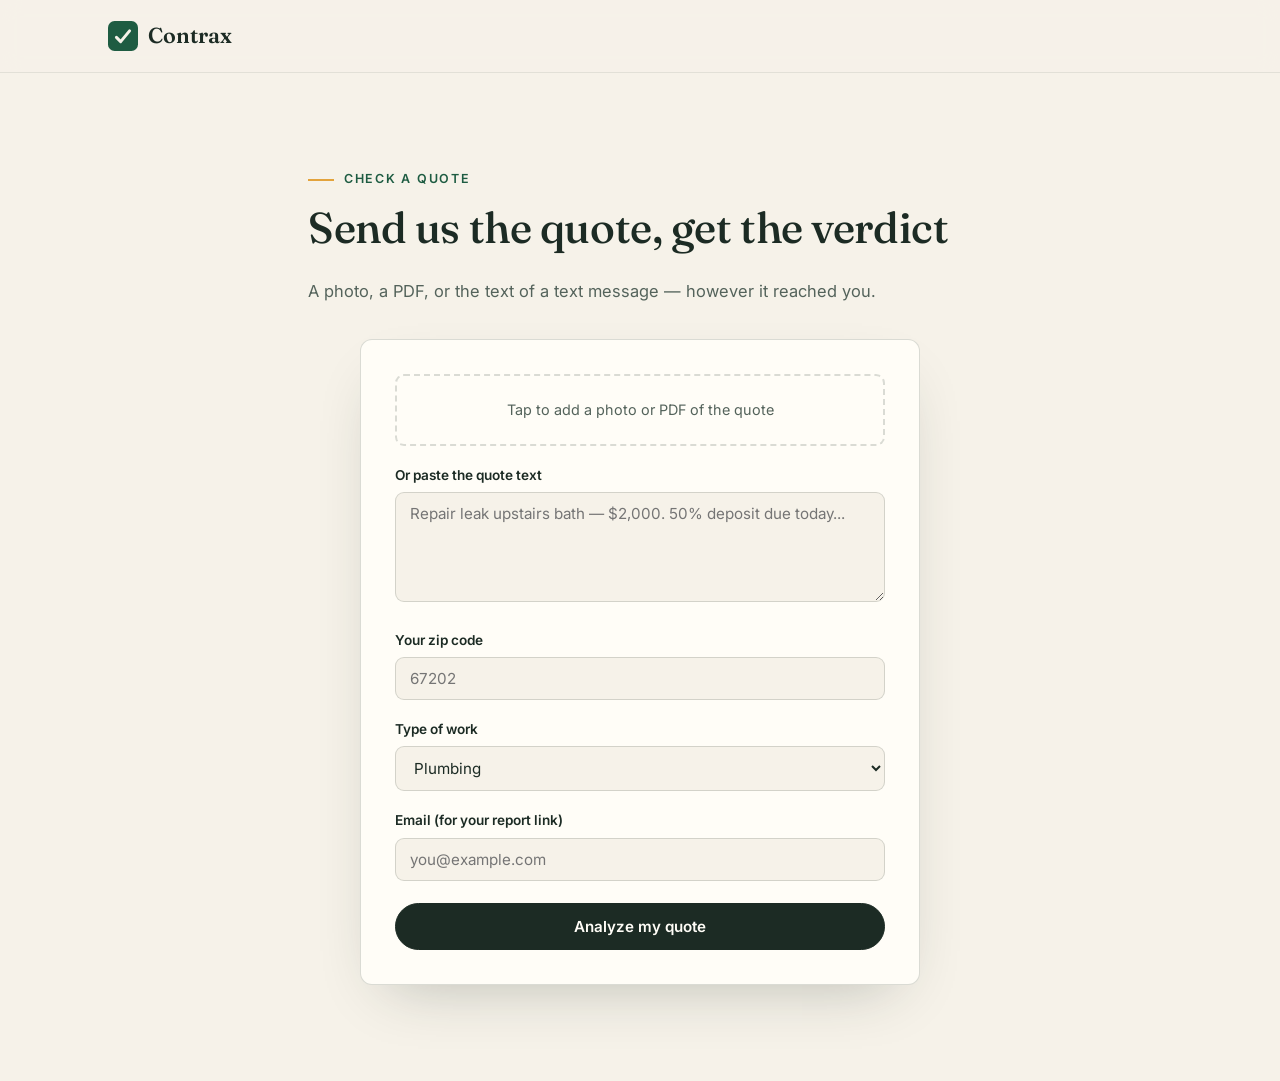
==== check.html @ 3dc9f9f0 "Backend: FastAPI + SQLite + Stripe + Claude analysis pipeline Quote upload (photo/PDF/text) -> optio" ====
<!doctype html>
<html lang="en">
<head>
<meta charset="utf-8">
<meta name="viewport" content="width=device-width, initial-scale=1">
<title>Check a quote — Contrax</title>
<link rel="icon" href="data:image/svg+xml,%3Csvg xmlns='http://www.w3.org/2000/svg' viewBox='0 0 32 32'%3E%3Crect width='32' height='32' rx='7' fill='%231E5C42'/%3E%3Cpath d='M9 17.5l4.5 4.5L23 10.5' stroke='%23F7F3EB' stroke-width='3.2' fill='none' stroke-linecap='round' stroke-linejoin='round'/%3E%3C/svg%3E">
<link rel="preconnect" href="https://fonts.googleapis.com">
<link rel="preconnect" href="https://fonts.gstatic.com" crossorigin>
<link href="https://fonts.googleapis.com/css2?family=Fraunces:opsz,wght@9..144,400;9..144,500;9..144,600&family=Inter:wght@400;500;600&display=swap" rel="stylesheet">
<link rel="stylesheet" href="css/style.css">
<style>
.form-card{background:var(--paper-2);border:1px solid var(--line);border-radius:12px;padding:34px;max-width:560px;margin:0 auto;box-shadow:0 24px 60px -28px rgba(28,43,36,.3)}
.form-card label{display:block;font-size:.85rem;font-weight:600;margin:18px 0 6px}
.form-card input[type=text],.form-card input[type=email],.form-card select,.form-card textarea{
  width:100%;font-family:var(--font-body);font-size:.95rem;padding:11px 14px;
  border:1.5px solid var(--line);border-radius:9px;background:var(--paper);color:var(--ink);outline:none;
}
.form-card input:focus,.form-card select:focus,.form-card textarea:focus{border-color:var(--green)}
.form-card textarea{min-height:110px;resize:vertical}
.drop{border:2px dashed var(--line);border-radius:9px;padding:22px;text-align:center;font-size:.9rem;color:var(--ink-soft);cursor:pointer}
.drop.has-file{border-color:var(--green);color:var(--green);font-weight:600}
.form-err{color:var(--flag);font-size:.88rem;margin-top:14px;display:none}
</style>
</head>
<body>
<header class="site-head">
  <div class="wrap head-row">
    <a class="brand" href="index.html"><svg class="brand-mark" viewBox="0 0 32 32" aria-hidden="true"><rect width="32" height="32" rx="7"/><path d="M9 17.5l4.5 4.5L23 10.5"/></svg><span>Contrax</span></a>
  </div>
</header>
<main class="section">
  <div class="wrap wrap-narrow">
    <p class="eyebrow">Check a quote</p>
    <h2>Send us the quote, get the verdict</h2>
    <p style="color:var(--ink-soft);margin-bottom:34px">A photo, a PDF, or the text of a text message — however it reached you.</p>
    <form class="form-card" id="quoteForm">
      <div class="drop" id="drop" tabindex="0">Tap to add a photo or PDF of the quote</div>
      <input type="file" id="file" accept="image/jpeg,image/png,image/webp,image/gif,application/pdf" hidden>
      <label for="quoteText">Or paste the quote text</label>
      <textarea id="quoteText" placeholder="Repair leak upstairs bath — $2,000. 50% deposit due today..."></textarea>
      <label for="zip">Your zip code</label>
      <input type="text" id="zip" inputmode="numeric" maxlength="5" placeholder="67202" required>
      <label for="trade">Type of work</label>
      <select id="trade">
        <option value="plumbing">Plumbing</option>
        <option value="hvac">Heating &amp; cooling (HVAC)</option>
        <option value="roofing">Roofing</option>
        <option value="electrical">Electrical</option>
        <option value="other">Other</option>
      </select>
      <label for="email">Email (for your report link)</label>
      <input type="email" id="email" placeholder="you@example.com">
      <p class="form-err" id="err"></p>
      <button class="btn btn-solid" type="submit" id="submitBtn" style="width:100%;margin-top:22px">Analyze my quote</button>
    </form>
  </div>
</main>
<script>
(function () {
  var drop = document.getElementById("drop"), fileInput = document.getElementById("file");
  drop.addEventListener("click", function () { fileInput.click(); });
  fileInput.addEventListener("change", function () {
    if (fileInput.files[0]) { drop.textContent = fileInput.files[0].name; drop.classList.add("has-file"); }
  });
  var form = document.getElementById("quoteForm"), err = document.getElementById("err"),
      btn = document.getElementById("submitBtn");
  form.addEventListener("submit", async function (e) {
    e.preventDefault(); err.style.display = "none";
    var fd = new FormData();
    fd.append("zip_code", document.getElementById("zip").value.trim());
    fd.append("trade", document.getElementById("trade").value);
    fd.append("email", document.getElementById("email").value.trim());
    fd.append("quote_text", document.getElementById("quoteText").value);
    if (fileInput.files[0]) fd.append("file", fileInput.files[0]);
    btn.disabled = true; btn.textContent = "Uploading…";
    try {
      var res = await fetch("/api/quotes", { method: "POST", body: fd });
      var data = await res.json();
      if (!res.ok) throw new Error(data.detail || "Something went wrong");
      if (data.checkout_url) window.location = data.checkout_url;
      else window.location = "report.html?id=" + data.report_id;
    } catch (ex) {
      err.textContent = ex.message; err.style.display = "block";
      btn.disabled = false; btn.textContent = "Analyze my quote";
    }
  });
})();
</script>
</body>
</html>
---- css/style.css ----
/* Contrax — handcrafted, paper-and-ink aesthetic */

:root{
  --paper:#F6F2E9;
  --paper-2:#FFFDF7;
  --ink:#1C2B24;
  --ink-soft:#54635B;
  --ink-faint:#8A968E;
  --green:#1E5C42;
  --green-deep:#14402E;
  --amber:#E3A33C;
  --flag:#BE4B33;
  --flag-soft:#F6E3DC;
  --line:rgba(28,43,36,.16);
  --line-soft:rgba(28,43,36,.09);
  --radius:14px;
  --font-display:"Fraunces",Georgia,serif;
  --font-body:"Inter",-apple-system,BlinkMacSystemFont,"Segoe UI",sans-serif;
}

*{margin:0;padding:0;box-sizing:border-box}
html{scroll-behavior:smooth}
body{
  font-family:var(--font-body);
  background:var(--paper);
  color:var(--ink);
  line-height:1.65;
  font-size:16.5px;
  -webkit-font-smoothing:antialiased;
}
img,svg{display:block}
a{color:inherit;text-decoration:none}
::selection{background:var(--amber);color:var(--ink)}

.wrap{max-width:1120px;margin:0 auto;padding:0 28px}
.wrap-narrow{max-width:720px}

h1,h2,h3{font-family:var(--font-display);font-weight:500;line-height:1.12;letter-spacing:-.01em}
h1{font-size:clamp(2.6rem,5.4vw,4.1rem)}
h1 em{font-style:italic;color:var(--green)}
h2{font-size:clamp(1.9rem,3.4vw,2.7rem);margin-bottom:.6em}
h3{font-size:1.3rem}

.eyebrow{
  font-size:.78rem;font-weight:600;letter-spacing:.14em;text-transform:uppercase;
  color:var(--green);margin-bottom:14px;
}
.eyebrow::before{content:"";display:inline-block;width:26px;height:2px;background:var(--amber);vertical-align:middle;margin-right:10px}

/* ---------- buttons ---------- */
.btn{
  display:inline-block;padding:13px 26px;border-radius:999px;
  font-weight:600;font-size:.95rem;border:1.5px solid var(--ink);
  cursor:pointer;transition:transform .18s ease,box-shadow .18s ease,background .18s ease,color .18s ease;
  font-family:var(--font-body);
}
.btn:hover{transform:translateY(-2px)}
.btn:active{transform:translateY(0) scale(.98)}
.btn-solid{background:var(--ink);color:var(--paper-2)}
.btn-solid:hover{background:var(--green);border-color:var(--green);box-shadow:0 8px 22px -8px rgba(20,64,46,.55)}
.btn-ghost{background:transparent;color:var(--ink)}
.btn-ghost:hover{background:var(--paper-2)}
.btn-small{padding:9px 18px;font-size:.85rem}

/* ---------- header ---------- */
.site-head{
  position:sticky;top:0;z-index:50;
  background:color-mix(in srgb,var(--paper) 86%,transparent);
  backdrop-filter:blur(10px);
  border-bottom:1px solid var(--line-soft);
}
.head-row{display:flex;align-items:center;gap:34px;height:72px}
.brand{display:flex;align-items:center;gap:10px;font-family:var(--font-display);font-size:1.35rem;font-weight:600}
.brand-mark{width:30px;height:30px}
.brand-mark rect{fill:var(--green)}
.brand-mark path{stroke:var(--paper);stroke-width:3.2;fill:none;stroke-linecap:round;stroke-linejoin:round}
.site-nav{display:flex;gap:28px;margin-left:auto}
.site-nav a{font-size:.92rem;font-weight:500;color:var(--ink-soft);position:relative}
.site-nav a::after{
  content:"";position:absolute;left:0;bottom:-5px;width:100%;height:2px;
  background:var(--amber);transform:scaleX(0);transform-origin:left;transition:transform .22s ease;
}
.site-nav a:hover{color:var(--ink)}
.site-nav a:hover::after{transform:scaleX(1)}
.head-cta{padding:10px 20px;font-size:.88rem}
.nav-toggle{display:none;background:none;border:none;cursor:pointer;padding:8px}
.nav-toggle span{display:block;width:22px;height:2px;background:var(--ink);margin:5px 0;transition:transform .2s}

/* ---------- hero ---------- */
.hero{padding:84px 0 60px;overflow:hidden}
.hero-grid{display:grid;grid-template-columns:1.05fr .95fr;gap:56px;align-items:center}
.hero-copy .lede{font-size:1.14rem;color:var(--ink-soft);margin:22px 0 30px;max-width:34em}
.cta-row{display:flex;gap:14px;flex-wrap:wrap}
.trust-line{margin-top:22px;font-size:.86rem;color:var(--ink-faint)}

/* animated quote document */
.hero-visual{position:relative;perspective:900px}
.doc{
  position:relative;background:var(--paper-2);border:1px solid var(--line);
  border-radius:10px;padding:30px 30px 24px;max-width:430px;margin:0 auto;
  box-shadow:0 24px 60px -24px rgba(28,43,36,.35);
  transform:rotate(-1.4deg);
  overflow:hidden;
  animation:doc-float 7s ease-in-out infinite;
}
.doc-shadow{display:none}
.doc-head{border-bottom:2px solid var(--ink);padding-bottom:12px;margin-bottom:16px}
.doc-title{display:block;font-family:var(--font-display);font-size:1.25rem;font-weight:600}
.doc-sub{font-size:.8rem;color:var(--ink-faint)}
.doc-line{
  display:flex;justify-content:space-between;gap:12px;
  padding:9px 6px;font-size:.92rem;color:var(--ink-soft);
  border-bottom:1px dashed var(--line);
}
.doc-line b{color:var(--ink);font-weight:600}
.doc-total{font-weight:600;color:var(--ink)}
.doc-foot{padding:16px 6px 4px;font-size:.85rem;color:var(--ink-faint)}

.scanline{
  position:absolute;left:0;right:0;top:0;height:52px;pointer-events:none;
  background:linear-gradient(to bottom,rgba(227,163,60,0),rgba(227,163,60,.28) 55%,rgba(190,75,51,.5) 98%,rgba(190,75,51,0));
  animation:scan 8s cubic-bezier(.4,0,.4,1) infinite;
}
.flag{
  position:absolute;right:14px;background:var(--flag);color:#FBF3EF;
  font-size:.74rem;font-weight:600;padding:6px 11px;border-radius:7px;
  box-shadow:0 6px 16px -6px rgba(190,75,51,.6);
  opacity:0;transform:translateX(12px) scale(.92);
}
.flag::before{content:"";position:absolute;left:-5px;top:50%;margin-top:-5px;border:5px solid transparent;border-right-color:var(--flag);border-left:0}
.flag-1{top:63%;animation:flag-in 8s ease infinite;animation-delay:0s}
.flag-2{top:31%;animation:flag-in 8s ease infinite .35s}
.flag-3{top:82%;animation:flag-in 8s ease infinite .7s}
.stamp{
  position:absolute;top:38%;left:8%;
  font-family:var(--font-display);font-size:2rem;font-weight:600;
  text-transform:uppercase;letter-spacing:.08em;color:var(--flag);
  border:3.5px solid var(--flag);border-radius:8px;padding:4px 18px;
  transform:rotate(-11deg) scale(2.6);opacity:0;mix-blend-mode:multiply;
  animation:stamp-in 8s cubic-bezier(.2,1.6,.4,1) infinite;
}
.counter-chip{
  position:absolute;bottom:14px;left:50%;
  display:flex;align-items:center;gap:8px;
  background:var(--green);color:#EFF6F1;font-size:.82rem;font-weight:600;
  padding:9px 16px;border-radius:999px;white-space:nowrap;
  box-shadow:0 10px 24px -8px rgba(20,64,46,.6);
  opacity:0;transform:translate(-50%,14px);
  animation:chip-in 8s ease infinite;
}
.counter-chip svg{width:14px;height:14px;stroke:#EFF6F1;stroke-width:2;fill:none;stroke-linecap:round;stroke-linejoin:round}

@keyframes doc-float{0%,100%{transform:rotate(-1.4deg) translateY(0)}50%{transform:rotate(-1.4deg) translateY(-7px)}}
@keyframes scan{0%{top:-15%;opacity:0}4%{opacity:1}30%{top:100%;opacity:1}34%{opacity:0}100%{top:100%;opacity:0}}
@keyframes flag-in{0%,26%{opacity:0;transform:translateX(12px) scale(.92)}32%,88%{opacity:1;transform:translateX(0) scale(1)}94%,100%{opacity:0;transform:translateX(12px) scale(.92)}}
@keyframes stamp-in{0%,42%{opacity:0;transform:rotate(-11deg) scale(2.6)}47%,88%{opacity:.92;transform:rotate(-11deg) scale(1)}94%,100%{opacity:0;transform:rotate(-11deg) scale(1)}}
@keyframes chip-in{0%,54%{opacity:0;transform:translate(-50%,14px)}60%,88%{opacity:1;transform:translate(-50%,0)}94%,100%{opacity:0;transform:translate(-50%,14px)}}

/* ---------- ticker ---------- */
.ticker{
  border-top:1px solid var(--line-soft);border-bottom:1px solid var(--line-soft);
  background:var(--paper-2);overflow:hidden;padding:13px 0;
}
.ticker-track{
  display:flex;gap:26px;white-space:nowrap;width:max-content;
  animation:ticker 46s linear infinite;
}
.ticker-track span{font-size:.85rem;font-weight:500;color:var(--ink-soft)}
.ticker-track i{color:var(--amber);font-style:normal}
.ticker:hover .ticker-track{animation-play-state:paused}
@keyframes ticker{to{transform:translateX(-50%)}}

/* ---------- sections ---------- */
.section{padding:96px 0}
.section-tint{background:var(--paper-2);border-top:1px solid var(--line-soft);border-bottom:1px solid var(--line-soft)}
.section-dark{background:var(--green-deep);color:#EDF3EE}
.section-dark .eyebrow{color:var(--amber)}
.section-dark p{color:#BCCFC2}

/* steps */
.steps{display:grid;grid-template-columns:repeat(3,1fr);gap:26px;margin-top:44px}
.step{
  background:var(--paper-2);border:1px solid var(--line-soft);border-radius:var(--radius);
  padding:30px 26px;position:relative;
  transition:transform .25s ease,box-shadow .25s ease;
}
.step:hover{transform:translateY(-5px);box-shadow:0 18px 40px -20px rgba(28,43,36,.3)}
.step-num{
  position:absolute;top:24px;right:24px;
  font-family:var(--font-display);font-size:1rem;color:var(--ink-faint);
}
.step-icon{width:34px;height:34px;stroke:var(--green);stroke-width:1.7;fill:none;stroke-linecap:round;stroke-linejoin:round;margin-bottom:18px}
.step h3{margin-bottom:10px}
.step p{font-size:.94rem;color:var(--ink-soft)}

/* ---------- report ---------- */
.report-grid{display:grid;grid-template-columns:1fr 1.05fr;gap:60px;align-items:center}
.report-copy p{color:var(--ink-soft)}
.check-list{list-style:none;margin-top:22px}
.check-list li{
  padding:9px 0 9px 32px;position:relative;font-size:.98rem;
  border-bottom:1px dashed var(--line-soft);
}
.check-list li::before{
  content:"";position:absolute;left:2px;top:16px;width:15px;height:8px;
  border-left:2.5px solid var(--green);border-bottom:2.5px solid var(--green);
  transform:rotate(-45deg);
}
.report-card{
  background:var(--paper-2);border:1px solid var(--line);border-radius:12px;
  padding:26px;box-shadow:0 26px 60px -28px rgba(28,43,36,.35);
}
.report-head{display:flex;justify-content:space-between;align-items:baseline;margin-bottom:16px}
.report-head span:first-child{font-family:var(--font-display);font-weight:600;font-size:1.1rem}
.report-meta{font-size:.8rem;color:var(--ink-faint)}
.verdict{
  display:flex;align-items:center;gap:10px;
  background:var(--flag-soft);color:#8A3421;
  font-weight:600;font-size:.93rem;
  padding:12px 15px;border-radius:9px;margin-bottom:20px;
}
.verdict svg{width:19px;height:19px;stroke:#8A3421;stroke-width:1.8;fill:none;stroke-linecap:round;stroke-linejoin:round;flex-shrink:0}
.bars{display:grid;gap:12px}
.bar-row{display:grid;grid-template-columns:88px 1fr;align-items:center;gap:12px}
.bar-label{font-size:.8rem;color:var(--ink-soft)}
.bar{
  height:38px;border-radius:7px;display:flex;align-items:center;padding:0 13px;
  width:var(--w);transform-origin:left;transform:scaleX(0);
  transition:transform 1s cubic-bezier(.25,1,.35,1) .25s;
}
.in .bar{transform:scaleX(1)}
.bar b{font-size:.88rem;white-space:nowrap;opacity:0;transition:opacity .4s ease 1s}
.in .bar b{opacity:1}
.bar-theirs{background:var(--flag)}
.bar-theirs b{color:#FBF3EF}
.bar-local{background:var(--green)}
.bar-local b{color:#EFF6F1}
.report-note{font-size:.8rem;color:var(--ink-faint);margin:12px 0 20px}
.counter-box{border-top:1px dashed var(--line);padding-top:18px}
.counter-label{font-size:.76rem;font-weight:600;letter-spacing:.1em;text-transform:uppercase;color:var(--green);margin-bottom:10px}
.counter-msg{
  font-size:.92rem;color:var(--ink-soft);background:var(--paper);
  border-radius:10px;padding:14px 16px;margin-bottom:14px;
}

/* ---------- data / map ---------- */
.data-grid{display:grid;grid-template-columns:1fr 1fr;gap:60px;align-items:center}
.data-copy p{color:var(--ink-soft);margin-bottom:16px}
.data-copy em{color:var(--green);font-style:italic}
.map-visual{position:relative}
.map-visual svg{width:100%;height:auto;background:var(--paper-2);border:1px solid var(--line-soft);border-radius:var(--radius)}
.map-road{fill:none;stroke:var(--line);stroke-width:1.5;stroke-dasharray:5 6}
.permits circle{fill:var(--green);opacity:.75;animation:permit-pulse 3.2s ease-in-out infinite}
.permits circle:nth-child(2n){animation-delay:.7s}
.permits circle:nth-child(3n){animation-delay:1.4s}
.permits circle:nth-child(5n){animation-delay:2.1s}
.you{fill:var(--amber)}
.you-pulse{fill:none;stroke:var(--amber);stroke-width:2;animation:you-pulse 2.4s ease-out infinite}
@keyframes permit-pulse{0%,100%{opacity:.4;r:5}50%{opacity:.9;r:7}}
@keyframes you-pulse{0%{r:9;opacity:.9}100%{r:30;opacity:0}}
.map-tip{
  position:absolute;top:14%;right:6%;
  background:var(--ink);color:var(--paper-2);
  border-radius:10px;padding:10px 16px;font-size:.8rem;line-height:1.5;
  box-shadow:0 12px 28px -10px rgba(28,43,36,.5);
}
.map-tip b{display:block;font-size:.88rem}
.map-tip span{color:#B8C4BC}

/* ---------- family ---------- */
.family-grid{display:grid;grid-template-columns:1.1fr .9fr;gap:60px;align-items:center}
.phone-alert{display:flex;justify-content:center}
.alert-card{
  display:flex;gap:14px;background:#FFFDF7;color:var(--ink);
  border-radius:16px;padding:20px 22px;max-width:360px;
  box-shadow:0 26px 60px -20px rgba(0,0,0,.45);
  animation:alert-float 5s ease-in-out infinite;
}
.alert-card b{font-size:.9rem}
.alert-card p{font-size:.87rem;color:var(--ink-soft)!important;margin-top:4px}
.alert-dot{width:11px;height:11px;border-radius:50%;background:var(--flag);flex-shrink:0;margin-top:5px;animation:dot-blink 1.6s ease infinite}
@keyframes alert-float{0%,100%{transform:translateY(0) rotate(1.2deg)}50%{transform:translateY(-9px) rotate(1.2deg)}}
@keyframes dot-blink{0%,100%{opacity:1}50%{opacity:.35}}

/* ---------- pricing ---------- */
.plans{display:grid;grid-template-columns:repeat(3,1fr);gap:26px;margin-top:44px;align-items:start}
.plan{
  background:var(--paper-2);border:1px solid var(--line-soft);border-radius:var(--radius);
  padding:34px 30px;text-align:center;position:relative;
  transition:transform .25s ease,box-shadow .25s ease;
}
.plan:hover{transform:translateY(-6px);box-shadow:0 22px 48px -22px rgba(28,43,36,.3)}
.plan-featured{border:2px solid var(--green);padding-top:44px}
.plan-badge{
  position:absolute;top:-13px;left:50%;transform:translateX(-50%);
  background:var(--green);color:#EFF6F1;font-size:.72rem;font-weight:600;
  letter-spacing:.08em;text-transform:uppercase;padding:5px 15px;border-radius:999px;white-space:nowrap;
}
.price{font-family:var(--font-display);font-size:2.7rem;font-weight:600;margin-top:8px}
.per{font-size:.83rem;color:var(--ink-faint);margin-bottom:20px}
.plan ul{list-style:none;margin-bottom:26px}
.plan li{font-size:.92rem;color:var(--ink-soft);padding:7px 0;border-bottom:1px dashed var(--line-soft)}
.plan li:last-child{border-bottom:none}

/* ---------- faq ---------- */
.faq{
  border-bottom:1px solid var(--line-soft);
}
.faq summary{
  cursor:pointer;list-style:none;position:relative;
  font-family:var(--font-display);font-size:1.12rem;font-weight:500;
  padding:20px 40px 20px 0;
}
.faq summary::-webkit-details-marker{display:none}
.faq summary::after{
  content:"+";position:absolute;right:6px;top:50%;transform:translateY(-50%);
  font-size:1.5rem;font-weight:300;color:var(--green);transition:transform .25s ease;
}
.faq[open] summary::after{transform:translateY(-50%) rotate(45deg)}
.faq p{padding:0 0 22px;color:var(--ink-soft);font-size:.97rem;max-width:56em}

/* ---------- join ---------- */
.join{padding:110px 0}
.join-inner{text-align:center}
.join p{color:var(--ink-soft);max-width:32em;margin:0 auto}
.join-form{
  display:flex;gap:10px;justify-content:center;margin-top:30px;flex-wrap:wrap;
}
.join-form input{
  font-family:var(--font-body);font-size:.95rem;
  padding:13px 20px;border-radius:999px;border:1.5px solid var(--line);
  background:var(--paper-2);color:var(--ink);min-width:290px;outline:none;
  transition:border-color .2s ease,box-shadow .2s ease;
}
.join-form input:focus{border-color:var(--green);box-shadow:0 0 0 4px rgba(30,92,66,.14)}
.join-done{margin-top:22px;color:var(--green);font-weight:600}

/* ---------- footer ---------- */
.site-foot{border-top:1px solid var(--line-soft);padding:34px 0;background:var(--paper-2)}
.foot-row{display:flex;align-items:center;gap:26px;flex-wrap:wrap}
.brand-foot{font-size:1.1rem}
.foot-note{font-size:.78rem;color:var(--ink-faint);max-width:46em}

/* ---------- reveal on scroll ---------- */
.reveal{opacity:0;transform:translateY(26px);transition:opacity .7s ease,transform .7s cubic-bezier(.25,1,.35,1)}
.reveal.in{opacity:1;transform:none}

/* ---------- responsive ---------- */
@media(max-width:960px){
  .hero-grid,.report-grid,.data-grid,.family-grid{grid-template-columns:1fr;gap:48px}
  .steps,.plans{grid-template-columns:1fr;max-width:460px;margin-left:auto;margin-right:auto}
  .steps{margin-top:36px}
  .map-visual{order:2}
  .hero{padding-top:56px}
  .section{padding:72px 0}
}
@media(max-width:760px){
  .site-nav{
    display:none;position:absolute;top:72px;left:0;right:0;
    flex-direction:column;gap:0;background:var(--paper-2);
    border-bottom:1px solid var(--line);padding:10px 28px 18px;
  }
  .site-nav.open{display:flex}
  .site-nav a{padding:12px 0;border-bottom:1px dashed var(--line-soft)}
  .head-cta{margin-left:auto}
  .nav-toggle{display:block}
  .flag{font-size:.68rem}
  .join-form input{min-width:0;width:100%}
  .join-form{flex-direction:column}
}

/* ---------- reduced motion ---------- */
@media(prefers-reduced-motion:reduce){
  *,*::before,*::after{animation:none!important;transition:none!important}
  .reveal{opacity:1;transform:none}
  .bar{transform:scaleX(1)}
  .bar b{opacity:1}
  .flag,.counter-chip{opacity:1;transform:none}
  .stamp{opacity:.92;transform:rotate(-11deg) scale(1)}
  html{scroll-behavior:auto}
}
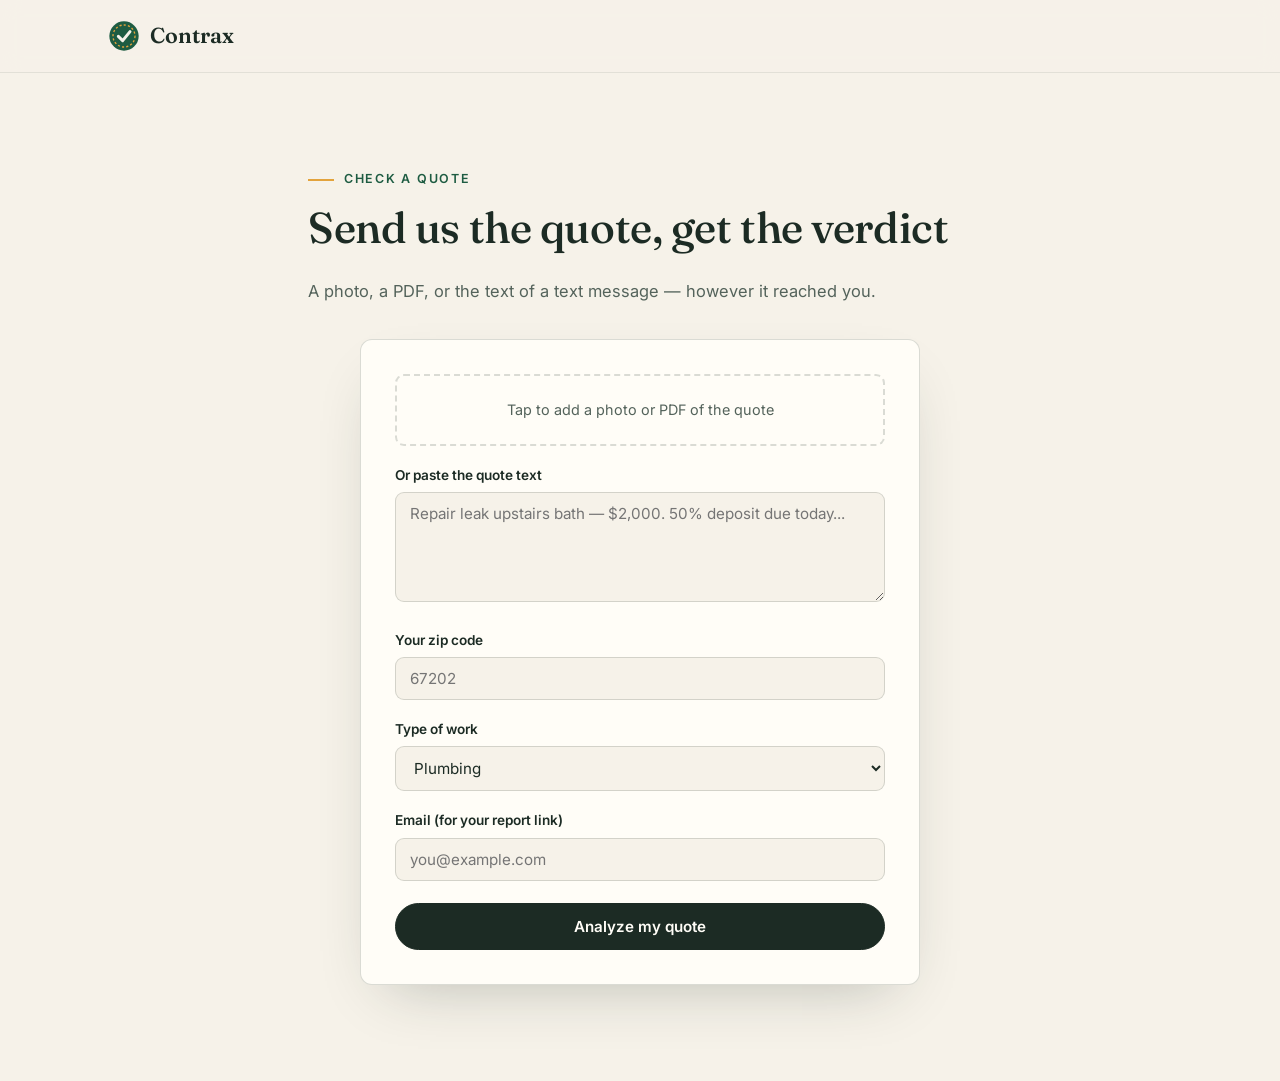
==== commit b2a98193: "Redesign logo as an inspection seal Green seal with stamped amber dashed ring and cream check, repla" ====
--- a/check.html
+++ b/check.html
@@ -4,7 +4,7 @@
 <meta charset="utf-8">
 <meta name="viewport" content="width=device-width, initial-scale=1">
 <title>Check a quote — Contrax</title>
-<link rel="icon" href="data:image/svg+xml,%3Csvg xmlns='http://www.w3.org/2000/svg' viewBox='0 0 32 32'%3E%3Crect width='32' height='32' rx='7' fill='%231E5C42'/%3E%3Cpath d='M9 17.5l4.5 4.5L23 10.5' stroke='%23F7F3EB' stroke-width='3.2' fill='none' stroke-linecap='round' stroke-linejoin='round'/%3E%3C/svg%3E">
+<link rel="icon" href="data:image/svg+xml,%3Csvg xmlns='http://www.w3.org/2000/svg' viewBox='0 0 48 48'%3E%3Ccircle cx='24' cy='24' r='22' fill='%231E5C42'/%3E%3Ccircle cx='24' cy='24' r='16.5' fill='none' stroke='%23E3A33C' stroke-width='2' stroke-dasharray='3.2 3.2'/%3E%3Cpath d='M15.5 24.5l6.5 6.5L33 17.5' stroke='%23F6F2E9' stroke-width='4.5' fill='none' stroke-linecap='round' stroke-linejoin='round'/%3E%3C/svg%3E">
 <link rel="preconnect" href="https://fonts.googleapis.com">
 <link rel="preconnect" href="https://fonts.gstatic.com" crossorigin>
 <link href="https://fonts.googleapis.com/css2?family=Fraunces:opsz,wght@9..144,400;9..144,500;9..144,600&family=Inter:wght@400;500;600&display=swap" rel="stylesheet">
@@ -26,7 +26,7 @@
 <body>
 <header class="site-head">
   <div class="wrap head-row">
-    <a class="brand" href="index.html"><svg class="brand-mark" viewBox="0 0 32 32" aria-hidden="true"><rect width="32" height="32" rx="7"/><path d="M9 17.5l4.5 4.5L23 10.5"/></svg><span>Contrax</span></a>
+    <a class="brand" href="index.html"><svg class="brand-mark" viewBox="0 0 48 48" aria-hidden="true"><circle class="bg" cx="24" cy="24" r="22"/><circle class="ring" cx="24" cy="24" r="16.5"/><path d="M15.5 24.5l6.5 6.5L33 17.5"/></svg><span>Contrax</span></a>
   </div>
 </header>
 <main class="section">
--- a/css/style.css
+++ b/css/style.css
@@ -71,9 +71,11 @@
 }
 .head-row{display:flex;align-items:center;gap:34px;height:72px}
 .brand{display:flex;align-items:center;gap:10px;font-family:var(--font-display);font-size:1.35rem;font-weight:600}
-.brand-mark{width:30px;height:30px}
-.brand-mark rect{fill:var(--green)}
-.brand-mark path{stroke:var(--paper);stroke-width:3.2;fill:none;stroke-linecap:round;stroke-linejoin:round}
+.brand-mark{width:32px;height:32px;transition:transform .5s cubic-bezier(.25,1,.35,1)}
+.brand:hover .brand-mark{transform:rotate(-14deg)}
+.brand-mark .bg{fill:var(--green)}
+.brand-mark .ring{fill:none;stroke:var(--amber);stroke-width:2;stroke-dasharray:3.2 3.2}
+.brand-mark path{stroke:var(--paper);stroke-width:4.5;fill:none;stroke-linecap:round;stroke-linejoin:round}
 .site-nav{display:flex;gap:28px;margin-left:auto}
 .site-nav a{font-size:.92rem;font-weight:500;color:var(--ink-soft);position:relative}
 .site-nav a::after{
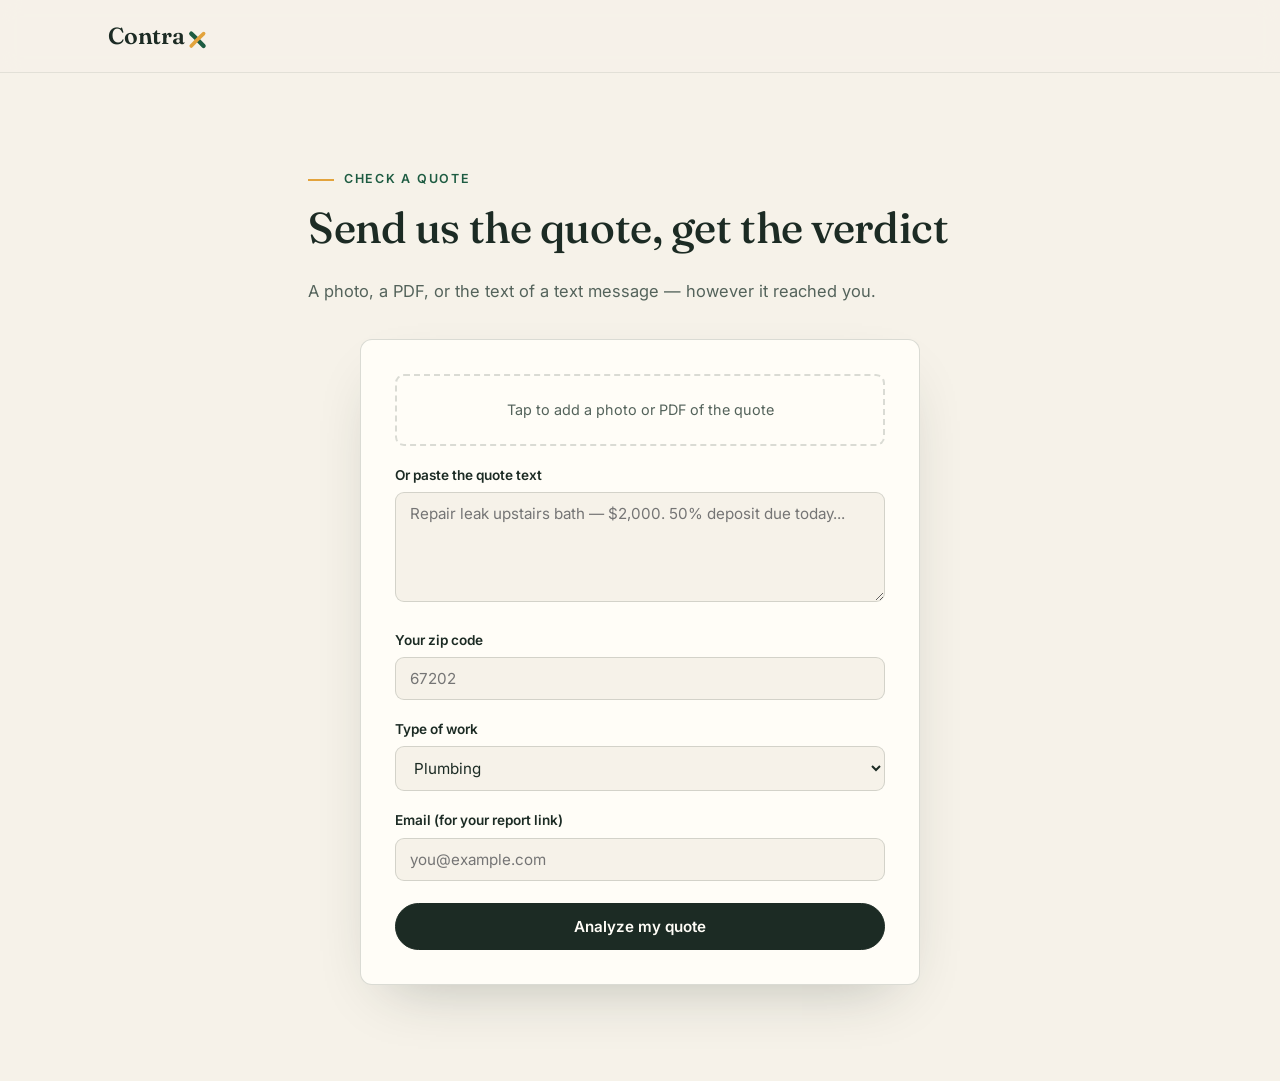
==== commit 93a7fbce: "Replace seal logo with X wordmark Brand is now the wordmark itself: "Contra" in Fraunces plus an X d" ====
--- a/check.html
+++ b/check.html
@@ -4,7 +4,7 @@
 <meta charset="utf-8">
 <meta name="viewport" content="width=device-width, initial-scale=1">
 <title>Check a quote — Contrax</title>
-<link rel="icon" href="data:image/svg+xml,%3Csvg xmlns='http://www.w3.org/2000/svg' viewBox='0 0 48 48'%3E%3Ccircle cx='24' cy='24' r='22' fill='%231E5C42'/%3E%3Ccircle cx='24' cy='24' r='16.5' fill='none' stroke='%23E3A33C' stroke-width='2' stroke-dasharray='3.2 3.2'/%3E%3Cpath d='M15.5 24.5l6.5 6.5L33 17.5' stroke='%23F6F2E9' stroke-width='4.5' fill='none' stroke-linecap='round' stroke-linejoin='round'/%3E%3C/svg%3E">
+<link rel="icon" href="data:image/svg+xml,%3Csvg xmlns='http://www.w3.org/2000/svg' viewBox='0 0 48 48'%3E%3Crect width='48' height='48' rx='11' fill='%231E5C42'/%3E%3Cpath d='M14 14.5c6 5.5 12 11.5 17.5 17.5' stroke='%23F6F2E9' stroke-width='5.5' fill='none' stroke-linecap='round'/%3E%3Cpath d='M31.5 14.5C25.5 20 19.5 26 14 32' stroke='%23E3A33C' stroke-width='4.5' fill='none' stroke-linecap='round'/%3E%3C/svg%3E">
 <link rel="preconnect" href="https://fonts.googleapis.com">
 <link rel="preconnect" href="https://fonts.gstatic.com" crossorigin>
 <link href="https://fonts.googleapis.com/css2?family=Fraunces:opsz,wght@9..144,400;9..144,500;9..144,600&family=Inter:wght@400;500;600&display=swap" rel="stylesheet">
@@ -26,7 +26,7 @@
 <body>
 <header class="site-head">
   <div class="wrap head-row">
-    <a class="brand" href="index.html"><svg class="brand-mark" viewBox="0 0 48 48" aria-hidden="true"><circle class="bg" cx="24" cy="24" r="22"/><circle class="ring" cx="24" cy="24" r="16.5"/><path d="M15.5 24.5l6.5 6.5L33 17.5"/></svg><span>Contrax</span></a>
+    <a class="brand" href="index.html"><span>Contra</span><svg class="brand-x" viewBox="0 0 32 32" aria-hidden="true"><path class="x1" d="M6.5 7c6.5 6 13 12.5 19 19"/><path class="x2" d="M25.5 7c-6.5 6-13 12.5-19 19"/></svg></a>
   </div>
 </header>
 <main class="section">
--- a/css/style.css
+++ b/css/style.css
@@ -70,12 +70,12 @@
   border-bottom:1px solid var(--line-soft);
 }
 .head-row{display:flex;align-items:center;gap:34px;height:72px}
-.brand{display:flex;align-items:center;gap:10px;font-family:var(--font-display);font-size:1.35rem;font-weight:600}
-.brand-mark{width:32px;height:32px;transition:transform .5s cubic-bezier(.25,1,.35,1)}
-.brand:hover .brand-mark{transform:rotate(-14deg)}
-.brand-mark .bg{fill:var(--green)}
-.brand-mark .ring{fill:none;stroke:var(--amber);stroke-width:2;stroke-dasharray:3.2 3.2}
-.brand-mark path{stroke:var(--paper);stroke-width:4.5;fill:none;stroke-linecap:round;stroke-linejoin:round}
+.brand{display:flex;align-items:center;gap:2px;font-family:var(--font-display);font-size:1.45rem;font-weight:600;letter-spacing:-.01em}
+.brand-x{width:.9em;height:.9em;overflow:visible;transform:translateY(.13em);transition:transform .45s cubic-bezier(.25,1,.35,1)}
+.brand:hover .brand-x{transform:translateY(.13em) rotate(90deg)}
+.brand-x path{fill:none;stroke-linecap:round}
+.brand-x .x1{stroke:var(--green);stroke-width:6.5}
+.brand-x .x2{stroke:var(--amber);stroke-width:5.5}
 .site-nav{display:flex;gap:28px;margin-left:auto}
 .site-nav a{font-size:.92rem;font-weight:500;color:var(--ink-soft);position:relative}
 .site-nav a::after{
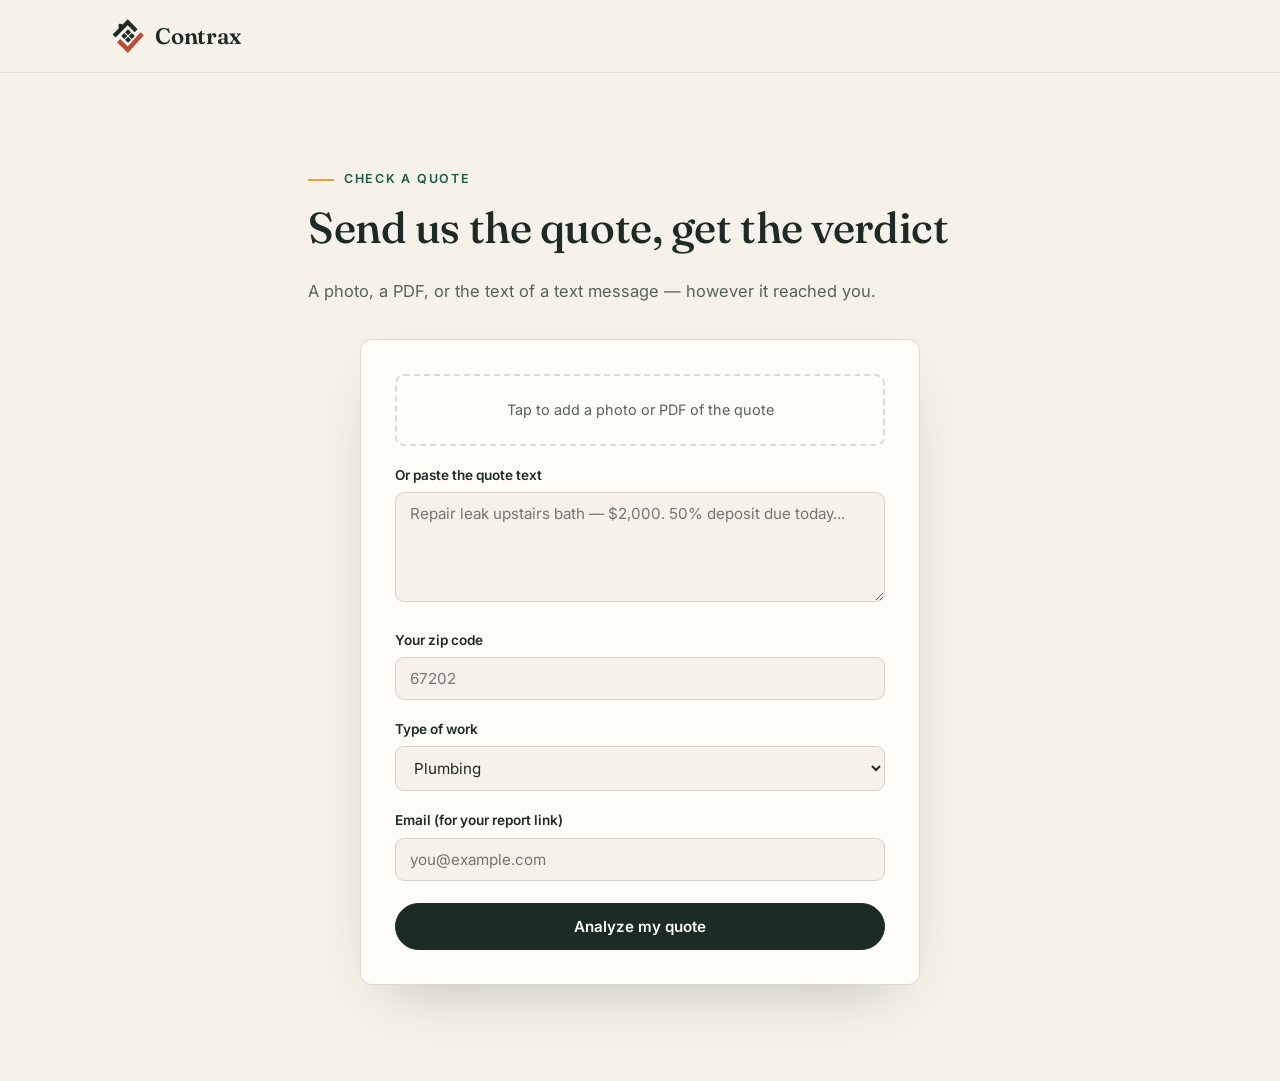
==== commit 1dadaf79: "Logo: tilted house-and-check mark Diamond composition per reference: ink roofline with chimney and 2" ====
--- a/check.html
+++ b/check.html
@@ -4,7 +4,7 @@
 <meta charset="utf-8">
 <meta name="viewport" content="width=device-width, initial-scale=1">
 <title>Check a quote — Contrax</title>
-<link rel="icon" href="data:image/svg+xml,%3Csvg xmlns='http://www.w3.org/2000/svg' viewBox='0 0 48 48'%3E%3Crect width='48' height='48' rx='11' fill='%231E5C42'/%3E%3Cpath d='M14 14.5c6 5.5 12 11.5 17.5 17.5' stroke='%23F6F2E9' stroke-width='5.5' fill='none' stroke-linecap='round'/%3E%3Cpath d='M31.5 14.5C25.5 20 19.5 26 14 32' stroke='%23E3A33C' stroke-width='4.5' fill='none' stroke-linecap='round'/%3E%3C/svg%3E">
+<link rel="icon" href="data:image/svg+xml,%3Csvg xmlns='http://www.w3.org/2000/svg' viewBox='0 0 100 100'%3E%3Crect width='100' height='100' rx='22' fill='%23F6F2E9'/%3E%3Cpath d='M16 50 52 14 74 36' stroke='%231C2B24' stroke-width='11' fill='none'/%3E%3Crect x='28' y='18' width='9' height='13' fill='%231C2B24'/%3E%3Cg fill='%231C2B24' transform='rotate(-45 52 50)'%3E%3Crect x='40' y='38' width='11' height='11'/%3E%3Crect x='54' y='38' width='11' height='11'/%3E%3Crect x='40' y='52' width='11' height='11'/%3E%3Crect x='54' y='52' width='11' height='11'/%3E%3C/g%3E%3Cpath d='M28 62 52 86 90 44' stroke='%23BE4B33' stroke-width='12' fill='none'/%3E%3C/svg%3E">
 <link rel="preconnect" href="https://fonts.googleapis.com">
 <link rel="preconnect" href="https://fonts.gstatic.com" crossorigin>
 <link href="https://fonts.googleapis.com/css2?family=Fraunces:opsz,wght@9..144,400;9..144,500;9..144,600&family=Inter:wght@400;500;600&display=swap" rel="stylesheet">
@@ -26,7 +26,7 @@
 <body>
 <header class="site-head">
   <div class="wrap head-row">
-    <a class="brand" href="index.html"><span>Contra</span><svg class="brand-x" viewBox="0 0 32 32" aria-hidden="true"><path class="x1" d="M6.5 7c6.5 6 13 12.5 19 19"/><path class="x2" d="M25.5 7c-6.5 6-13 12.5-19 19"/></svg></a>
+    <a class="brand" href="index.html"><svg class="brand-mark" viewBox="0 0 100 100" aria-hidden="true"><path class="m-roof" d="M16 50 52 14 74 36"/><rect class="m-ink" x="28" y="18" width="9" height="13"/><g class="m-win" transform="rotate(-45 52 50)"><rect x="40" y="38" width="11" height="11"/><rect x="54" y="38" width="11" height="11"/><rect x="40" y="52" width="11" height="11"/><rect x="54" y="52" width="11" height="11"/></g><path class="m-check" d="M28 62 52 86 90 44"/></svg><span>Contrax</span></a>
   </div>
 </header>
 <main class="section">
--- a/css/style.css
+++ b/css/style.css
@@ -70,12 +70,12 @@
   border-bottom:1px solid var(--line-soft);
 }
 .head-row{display:flex;align-items:center;gap:34px;height:72px}
-.brand{display:flex;align-items:center;gap:2px;font-family:var(--font-display);font-size:1.45rem;font-weight:600;letter-spacing:-.01em}
-.brand-x{width:.9em;height:.9em;overflow:visible;transform:translateY(.13em);transition:transform .45s cubic-bezier(.25,1,.35,1)}
-.brand:hover .brand-x{transform:translateY(.13em) rotate(90deg)}
-.brand-x path{fill:none;stroke-linecap:round}
-.brand-x .x1{stroke:var(--green);stroke-width:6.5}
-.brand-x .x2{stroke:var(--amber);stroke-width:5.5}
+.brand{display:flex;align-items:center;gap:9px;font-family:var(--font-display);font-size:1.4rem;font-weight:600;letter-spacing:-.01em}
+.brand-mark{width:38px;height:38px;overflow:visible;transition:transform .45s cubic-bezier(.25,1,.35,1)}
+.brand:hover .brand-mark{transform:rotate(-8deg)}
+.brand-mark .m-roof{stroke:var(--ink);stroke-width:11;fill:none}
+.brand-mark .m-ink,.brand-mark .m-win rect{fill:var(--ink)}
+.brand-mark .m-check{stroke:var(--flag);stroke-width:12;fill:none}
 .site-nav{display:flex;gap:28px;margin-left:auto}
 .site-nav a{font-size:.92rem;font-weight:500;color:var(--ink-soft);position:relative}
 .site-nav a::after{
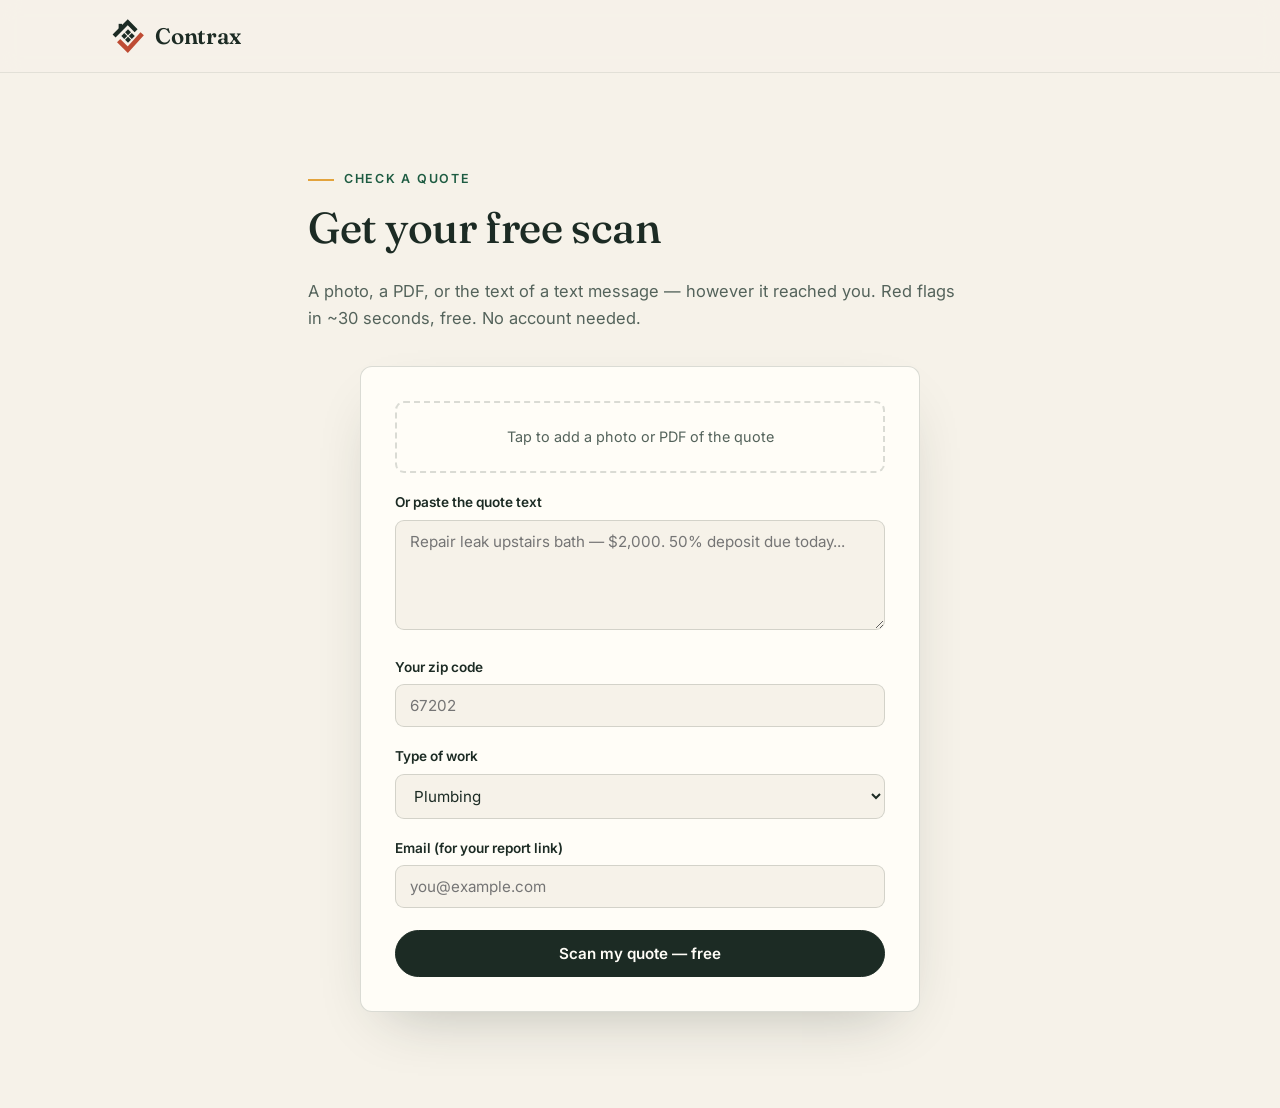
==== commit cfba27cf: "Rebase landing page around free-scan funnel; freemium backend Landing page rebuilt for one conversio" ====
--- a/check.html
+++ b/check.html
@@ -32,8 +32,8 @@
 <main class="section">
   <div class="wrap wrap-narrow">
     <p class="eyebrow">Check a quote</p>
-    <h2>Send us the quote, get the verdict</h2>
-    <p style="color:var(--ink-soft);margin-bottom:34px">A photo, a PDF, or the text of a text message — however it reached you.</p>
+    <h2>Get your free scan</h2>
+    <p style="color:var(--ink-soft);margin-bottom:34px">A photo, a PDF, or the text of a text message — however it reached you. Red flags in ~30 seconds, free. No account needed.</p>
     <form class="form-card" id="quoteForm">
       <div class="drop" id="drop" tabindex="0">Tap to add a photo or PDF of the quote</div>
       <input type="file" id="file" accept="image/jpeg,image/png,image/webp,image/gif,application/pdf" hidden>
@@ -52,7 +52,7 @@
       <label for="email">Email (for your report link)</label>
       <input type="email" id="email" placeholder="you@example.com">
       <p class="form-err" id="err"></p>
-      <button class="btn btn-solid" type="submit" id="submitBtn" style="width:100%;margin-top:22px">Analyze my quote</button>
+      <button class="btn btn-solid" type="submit" id="submitBtn" style="width:100%;margin-top:22px">Scan my quote — free</button>
     </form>
   </div>
 </main>
@@ -82,7 +82,7 @@
       else window.location = "report.html?id=" + data.report_id;
     } catch (ex) {
       err.textContent = ex.message; err.style.display = "block";
-      btn.disabled = false; btn.textContent = "Analyze my quote";
+      btn.disabled = false; btn.textContent = "Scan my quote — free";
     }
   });
 })();
--- a/css/style.css
+++ b/css/style.css
@@ -95,68 +95,60 @@
 .cta-row{display:flex;gap:14px;flex-wrap:wrap}
 .trust-line{margin-top:22px;font-size:.86rem;color:var(--ink-faint)}
 
-/* animated quote document */
-.hero-visual{position:relative;perspective:900px}
-.doc{
-  position:relative;background:var(--paper-2);border:1px solid var(--line);
-  border-radius:10px;padding:30px 30px 24px;max-width:430px;margin:0 auto;
-  box-shadow:0 24px 60px -24px rgba(28,43,36,.35);
-  transform:rotate(-1.4deg);
-  overflow:hidden;
-  animation:doc-float 7s ease-in-out infinite;
-}
-.doc-shadow{display:none}
-.doc-head{border-bottom:2px solid var(--ink);padding-bottom:12px;margin-bottom:16px}
-.doc-title{display:block;font-family:var(--font-display);font-size:1.25rem;font-weight:600}
-.doc-sub{font-size:.8rem;color:var(--ink-faint)}
-.doc-line{
-  display:flex;justify-content:space-between;gap:12px;
-  padding:9px 6px;font-size:.92rem;color:var(--ink-soft);
+/* before/after: quote in, report out */
+.hero-visual{position:relative}
+.duo{display:flex;align-items:center;gap:14px}
+.duo-card{
+  flex:1;min-width:0;position:relative;
+  background:var(--paper-2);border:1px solid var(--line);border-radius:12px;
+  padding:18px 18px 16px;
+  box-shadow:0 20px 44px -22px rgba(28,43,36,.35);
+}
+.duo-quote{transform:rotate(-1.6deg);animation:duo-float 7s ease-in-out infinite}
+.duo-report{transform:rotate(1.2deg);animation:duo-float 7s ease-in-out 3.5s infinite}
+.duo-label{
+  font-size:.66rem;font-weight:600;letter-spacing:.12em;text-transform:uppercase;
+  color:var(--ink-faint);margin-bottom:8px;
+}
+.duo-title{font-family:var(--font-display);font-weight:600;font-size:.98rem;border-bottom:2px solid var(--ink);padding-bottom:7px;margin-bottom:4px}
+.duo-line{
+  display:flex;justify-content:space-between;gap:8px;
+  padding:7px 0;font-size:.78rem;color:var(--ink-soft);
   border-bottom:1px dashed var(--line);
 }
-.doc-line b{color:var(--ink);font-weight:600}
-.doc-total{font-weight:600;color:var(--ink)}
-.doc-foot{padding:16px 6px 4px;font-size:.85rem;color:var(--ink-faint)}
-
-.scanline{
-  position:absolute;left:0;right:0;top:0;height:52px;pointer-events:none;
-  background:linear-gradient(to bottom,rgba(227,163,60,0),rgba(227,163,60,.28) 55%,rgba(190,75,51,.5) 98%,rgba(190,75,51,0));
-  animation:scan 8s cubic-bezier(.4,0,.4,1) infinite;
-}
-.flag{
-  position:absolute;right:14px;background:var(--flag);color:#FBF3EF;
-  font-size:.74rem;font-weight:600;padding:6px 11px;border-radius:7px;
-  box-shadow:0 6px 16px -6px rgba(190,75,51,.6);
-  opacity:0;transform:translateX(12px) scale(.92);
-}
-.flag::before{content:"";position:absolute;left:-5px;top:50%;margin-top:-5px;border:5px solid transparent;border-right-color:var(--flag);border-left:0}
-.flag-1{top:63%;animation:flag-in 8s ease infinite;animation-delay:0s}
-.flag-2{top:31%;animation:flag-in 8s ease infinite .35s}
-.flag-3{top:82%;animation:flag-in 8s ease infinite .7s}
-.stamp{
-  position:absolute;top:38%;left:8%;
-  font-family:var(--font-display);font-size:2rem;font-weight:600;
-  text-transform:uppercase;letter-spacing:.08em;color:var(--flag);
-  border:3.5px solid var(--flag);border-radius:8px;padding:4px 18px;
-  transform:rotate(-11deg) scale(2.6);opacity:0;mix-blend-mode:multiply;
-  animation:stamp-in 8s cubic-bezier(.2,1.6,.4,1) infinite;
-}
-.counter-chip{
-  position:absolute;bottom:14px;left:50%;
-  display:flex;align-items:center;gap:8px;
-  background:var(--green);color:#EFF6F1;font-size:.82rem;font-weight:600;
-  padding:9px 16px;border-radius:999px;white-space:nowrap;
-  box-shadow:0 10px 24px -8px rgba(20,64,46,.6);
-  opacity:0;transform:translate(-50%,14px);
-  animation:chip-in 8s ease infinite;
-}
-.counter-chip svg{width:14px;height:14px;stroke:#EFF6F1;stroke-width:2;fill:none;stroke-linecap:round;stroke-linejoin:round}
-
-@keyframes doc-float{0%,100%{transform:rotate(-1.4deg) translateY(0)}50%{transform:rotate(-1.4deg) translateY(-7px)}}
-@keyframes scan{0%{top:-15%;opacity:0}4%{opacity:1}30%{top:100%;opacity:1}34%{opacity:0}100%{top:100%;opacity:0}}
-@keyframes flag-in{0%,26%{opacity:0;transform:translateX(12px) scale(.92)}32%,88%{opacity:1;transform:translateX(0) scale(1)}94%,100%{opacity:0;transform:translateX(12px) scale(.92)}}
-@keyframes stamp-in{0%,42%{opacity:0;transform:rotate(-11deg) scale(2.6)}47%,88%{opacity:.92;transform:rotate(-11deg) scale(1)}94%,100%{opacity:0;transform:rotate(-11deg) scale(1)}}
-@keyframes chip-in{0%,54%{opacity:0;transform:translate(-50%,14px)}60%,88%{opacity:1;transform:translate(-50%,0)}94%,100%{opacity:0;transform:translate(-50%,14px)}}
+.duo-line b{color:var(--ink);font-weight:600;white-space:nowrap}
+.duo-total{font-weight:600;color:var(--ink)}
+.hl{color:var(--flag);font-weight:600;box-shadow:inset 0 -2px 0 var(--flag)}
+.mini-stamp{
+  position:absolute;top:42%;left:50%;
+  font-family:var(--font-display);font-size:1.15rem;font-weight:600;
+  text-transform:uppercase;letter-spacing:.07em;color:var(--flag);
+  border:3px solid var(--flag);border-radius:6px;padding:2px 10px;
+  transform:translateX(-50%) rotate(-10deg);mix-blend-mode:multiply;opacity:.9;white-space:nowrap;
+}
+.duo-arrow{flex:0 0 auto;display:flex;flex-direction:column;align-items:center;gap:2px;color:var(--ink-faint);font-size:.68rem;font-weight:600}
+.duo-arrow path{stroke:var(--ink-soft);stroke-width:2.2;fill:none;stroke-linecap:round;stroke-linejoin:round}
+.duo-arrow .flow{stroke-dasharray:6 5;animation:flow 1.1s linear infinite}
+@keyframes flow{to{stroke-dashoffset:-11}}
+@keyframes duo-float{0%,100%{translate:0 0}50%{translate:0 -6px}}
+.mini-verdict{background:var(--flag-soft);color:#8A3421;font-weight:600;font-size:.78rem;padding:7px 10px;border-radius:7px;margin-bottom:8px}
+.mini-range{background:#E4EFE0;color:#2C5B27;font-weight:600;font-size:.78rem;padding:7px 10px;border-radius:7px;margin-bottom:8px}
+.mini-range b{white-space:nowrap}
+.mini-flag{
+  font-size:.74rem;color:var(--ink-soft);padding:5px 0 5px 16px;position:relative;
+  border-bottom:1px dashed var(--line-soft);
+}
+.mini-flag::before{content:"";position:absolute;left:2px;top:11px;width:7px;height:7px;border-radius:50%;background:var(--flag)}
+.mini-msg{
+  background:var(--paper);border-radius:9px;padding:9px 11px;
+  font-size:.76rem;color:var(--ink-soft);margin:10px 0 8px;
+}
+.mini-send{font-size:.72rem;font-weight:600;color:var(--green)}
+.mini-lock{border-top:1px dashed var(--line);margin-top:9px;padding-top:9px}
+.blur{filter:blur(3.5px);user-select:none}
+.mini-lock-note{font-size:.7rem;font-weight:600;color:var(--ink);margin-top:7px;padding-left:15px;position:relative}
+.mini-lock-note::before{content:"";position:absolute;left:1px;top:3px;width:8px;height:7px;border:1.6px solid var(--ink);border-bottom:none;border-radius:3px 3px 0 0}
+.mini-lock-note::after{content:"";position:absolute;left:-1px;top:8px;width:12px;height:7px;background:var(--amber);border-radius:2px}
 
 /* ---------- ticker ---------- */
 .ticker{
@@ -286,6 +278,7 @@
 
 /* ---------- pricing ---------- */
 .plans{display:grid;grid-template-columns:repeat(3,1fr);gap:26px;margin-top:44px;align-items:start}
+.plans.two{grid-template-columns:repeat(2,1fr);max-width:780px;margin-left:auto;margin-right:auto}
 .plan{
   background:var(--paper-2);border:1px solid var(--line-soft);border-radius:var(--radius);
   padding:34px 30px;text-align:center;position:relative;
@@ -366,9 +359,13 @@
   .site-nav a{padding:12px 0;border-bottom:1px dashed var(--line-soft)}
   .head-cta{margin-left:auto}
   .nav-toggle{display:block}
-  .flag{font-size:.68rem}
   .join-form input{min-width:0;width:100%}
   .join-form{flex-direction:column}
+}
+@media(max-width:600px){
+  .duo{flex-direction:column;align-items:stretch}
+  .duo-arrow{flex-direction:row;justify-content:center}
+  .duo-arrow svg{transform:rotate(90deg)}
 }
 
 /* ---------- reduced motion ---------- */
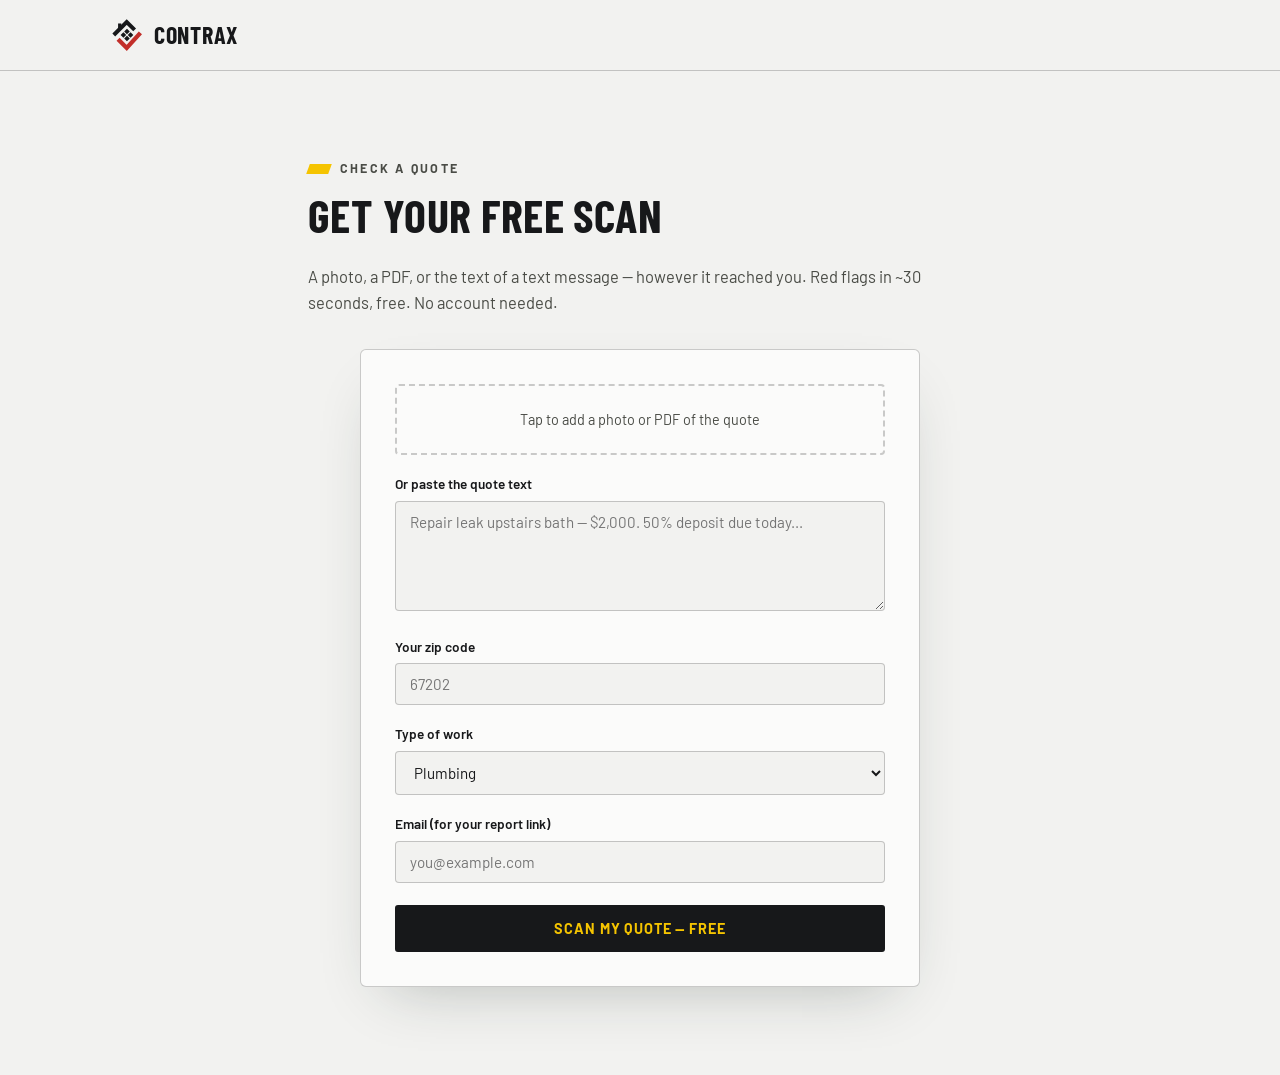
==== commit 4de22439: "Refactor: commit to hi-vis worksite design direction Full visual system rebuild, replacing the defau" ====
--- a/check.html
+++ b/check.html
@@ -4,21 +4,21 @@
 <meta charset="utf-8">
 <meta name="viewport" content="width=device-width, initial-scale=1">
 <title>Check a quote — Contrax</title>
-<link rel="icon" href="data:image/svg+xml,%3Csvg xmlns='http://www.w3.org/2000/svg' viewBox='0 0 100 100'%3E%3Crect width='100' height='100' rx='22' fill='%23F6F2E9'/%3E%3Cpath d='M16 50 52 14 74 36' stroke='%231C2B24' stroke-width='11' fill='none'/%3E%3Crect x='28' y='18' width='9' height='13' fill='%231C2B24'/%3E%3Cg fill='%231C2B24' transform='rotate(-45 52 50)'%3E%3Crect x='40' y='38' width='11' height='11'/%3E%3Crect x='54' y='38' width='11' height='11'/%3E%3Crect x='40' y='52' width='11' height='11'/%3E%3Crect x='54' y='52' width='11' height='11'/%3E%3C/g%3E%3Cpath d='M28 62 52 86 90 44' stroke='%23BE4B33' stroke-width='12' fill='none'/%3E%3C/svg%3E">
+<link rel="icon" href="data:image/svg+xml,%3Csvg xmlns='http://www.w3.org/2000/svg' viewBox='0 0 100 100'%3E%3Crect width='100' height='100' rx='14' fill='%2317181A'/%3E%3Cpath d='M16 50 52 14 74 36' stroke='%23F2F2F0' stroke-width='11' fill='none'/%3E%3Crect x='28' y='18' width='9' height='13' fill='%23F2F2F0'/%3E%3Cg fill='%23F2F2F0' transform='rotate(-45 52 50)'%3E%3Crect x='40' y='38' width='11' height='11'/%3E%3Crect x='54' y='38' width='11' height='11'/%3E%3Crect x='40' y='52' width='11' height='11'/%3E%3Crect x='54' y='52' width='11' height='11'/%3E%3C/g%3E%3Cpath d='M28 62 52 86 90 44' stroke='%23F5C400' stroke-width='12' fill='none'/%3E%3C/svg%3E">
 <link rel="preconnect" href="https://fonts.googleapis.com">
 <link rel="preconnect" href="https://fonts.gstatic.com" crossorigin>
-<link href="https://fonts.googleapis.com/css2?family=Fraunces:opsz,wght@9..144,400;9..144,500;9..144,600&family=Inter:wght@400;500;600&display=swap" rel="stylesheet">
+<link href="https://fonts.googleapis.com/css2?family=Barlow+Condensed:wght@600;700&family=Barlow:wght@400;500;600;700&display=swap" rel="stylesheet">
 <link rel="stylesheet" href="css/style.css">
 <style>
-.form-card{background:var(--paper-2);border:1px solid var(--line);border-radius:12px;padding:34px;max-width:560px;margin:0 auto;box-shadow:0 24px 60px -28px rgba(28,43,36,.3)}
+.form-card{background:var(--paper-2);border:1px solid var(--line);border-radius:6px;padding:34px;max-width:560px;margin:0 auto;box-shadow:0 24px 60px -28px rgba(28,43,36,.3)}
 .form-card label{display:block;font-size:.85rem;font-weight:600;margin:18px 0 6px}
 .form-card input[type=text],.form-card input[type=email],.form-card select,.form-card textarea{
   width:100%;font-family:var(--font-body);font-size:.95rem;padding:11px 14px;
-  border:1.5px solid var(--line);border-radius:9px;background:var(--paper);color:var(--ink);outline:none;
+  border:1.5px solid var(--line);border-radius:4px;background:var(--paper);color:var(--ink);outline:none;
 }
 .form-card input:focus,.form-card select:focus,.form-card textarea:focus{border-color:var(--green)}
 .form-card textarea{min-height:110px;resize:vertical}
-.drop{border:2px dashed var(--line);border-radius:9px;padding:22px;text-align:center;font-size:.9rem;color:var(--ink-soft);cursor:pointer}
+.drop{border:2px dashed var(--line);border-radius:4px;padding:22px;text-align:center;font-size:.9rem;color:var(--ink-soft);cursor:pointer}
 .drop.has-file{border-color:var(--green);color:var(--green);font-weight:600}
 .form-err{color:var(--flag);font-size:.88rem;margin-top:14px;display:none}
 </style>
--- a/css/style.css
+++ b/css/style.css
@@ -1,21 +1,42 @@
-/* Contrax — handcrafted, paper-and-ink aesthetic */
+/* ============================================================
+   Contrax design system — "Hi-vis worksite"
+   Deliberate direction: the visual language of the trades,
+   working for the homeowner. Concrete neutrals, safety yellow,
+   signal red for flags, condensed industrial display type.
+   Tokens first; components only consume tokens.
+   ============================================================ */
 
 :root{
-  --paper:#F6F2E9;
-  --paper-2:#FFFDF7;
-  --ink:#1C2B24;
-  --ink-soft:#54635B;
-  --ink-faint:#8A968E;
-  --green:#1E5C42;
-  --green-deep:#14402E;
-  --amber:#E3A33C;
-  --flag:#BE4B33;
-  --flag-soft:#F6E3DC;
-  --line:rgba(28,43,36,.16);
-  --line-soft:rgba(28,43,36,.09);
-  --radius:14px;
-  --font-display:"Fraunces",Georgia,serif;
-  --font-body:"Inter",-apple-system,BlinkMacSystemFont,"Segoe UI",sans-serif;
+  /* surfaces */
+  --paper:#F2F2F0;        /* concrete — page */
+  --paper-2:#FBFBFA;      /* panel */
+  --paper-3:#ECECEA;      /* tint band */
+  /* ink */
+  --ink:#17181A;
+  --ink-soft:#4A4C46;
+  --ink-faint:#6E7069;
+  /* brand accents */
+  --amber:#F5C400;        /* safety yellow */
+  --amber-deep:#8A7000;   /* yellow readable on light */
+  --flag:#C22F2A;         /* signal red — flags & the check mark */
+  --flag-deep:#93231D;
+  --flag-soft:#F9E7E6;
+  /* semantic pass */
+  --green:#2E7D4F;
+  --green-deep:#1F5A38;
+  --green-soft:#E3EEE7;
+  /* lines */
+  --line:rgba(23,24,26,.22);
+  --line-soft:rgba(23,24,26,.10);
+  /* geometry: sharp, industrial */
+  --radius:4px;
+  --hazard:repeating-linear-gradient(-45deg,var(--ink) 0 8px,var(--amber) 8px 16px);
+  --shadow-flat:6px 6px 0 rgba(23,24,26,.08);
+  /* type */
+  --font-display:'Barlow Condensed','Arial Narrow',Arial,sans-serif;
+  --font-body:'Barlow',Arial,Helvetica,sans-serif;
+  /* legacy alias kept for page-level styles */
+  --green-deep-legacy:#1F5A38;
 }
 
 *{margin:0;padding:0;box-sizing:border-box}
@@ -24,170 +45,177 @@
   font-family:var(--font-body);
   background:var(--paper);
   color:var(--ink);
-  line-height:1.65;
+  line-height:1.6;
   font-size:16.5px;
   -webkit-font-smoothing:antialiased;
 }
 img,svg{display:block}
 a{color:inherit;text-decoration:none}
 ::selection{background:var(--amber);color:var(--ink)}
+:where(a,button,input,select,textarea,summary):focus-visible{
+  outline:2.5px solid var(--ink);outline-offset:2px;
+}
 
 .wrap{max-width:1120px;margin:0 auto;padding:0 28px}
 .wrap-narrow{max-width:720px}
 
-h1,h2,h3{font-family:var(--font-display);font-weight:500;line-height:1.12;letter-spacing:-.01em}
-h1{font-size:clamp(2.6rem,5.4vw,4.1rem)}
-h1 em{font-style:italic;color:var(--green)}
-h2{font-size:clamp(1.9rem,3.4vw,2.7rem);margin-bottom:.6em}
-h3{font-size:1.3rem}
+h1,h2,h3{
+  font-family:var(--font-display);font-weight:700;
+  text-transform:uppercase;line-height:.96;letter-spacing:.01em;
+  text-wrap:balance;
+}
+h1{font-size:clamp(2.9rem,6vw,4.5rem)}
+h1 em{font-style:normal;background:var(--amber);padding:0 .1em;box-decoration-break:clone;-webkit-box-decoration-break:clone}
+h2{font-size:clamp(2rem,3.6vw,3rem);margin-bottom:.55em}
+h3{font-size:1.35rem;letter-spacing:.03em}
+p{text-wrap:pretty}
 
 .eyebrow{
-  font-size:.78rem;font-weight:600;letter-spacing:.14em;text-transform:uppercase;
-  color:var(--green);margin-bottom:14px;
-}
-.eyebrow::before{content:"";display:inline-block;width:26px;height:2px;background:var(--amber);vertical-align:middle;margin-right:10px}
+  font-size:.78rem;font-weight:700;letter-spacing:.18em;text-transform:uppercase;
+  color:var(--ink-soft);margin-bottom:14px;display:flex;align-items:center;gap:10px;
+}
+.eyebrow::before{content:"";width:22px;height:10px;background:var(--amber);transform:skewX(-20deg)}
+
+.hazard{height:6px;background:var(--hazard)}
 
 /* ---------- buttons ---------- */
 .btn{
-  display:inline-block;padding:13px 26px;border-radius:999px;
-  font-weight:600;font-size:.95rem;border:1.5px solid var(--ink);
-  cursor:pointer;transition:transform .18s ease,box-shadow .18s ease,background .18s ease,color .18s ease;
-  font-family:var(--font-body);
-}
-.btn:hover{transform:translateY(-2px)}
-.btn:active{transform:translateY(0) scale(.98)}
-.btn-solid{background:var(--ink);color:var(--paper-2)}
-.btn-solid:hover{background:var(--green);border-color:var(--green);box-shadow:0 8px 22px -8px rgba(20,64,46,.55)}
+  display:inline-block;padding:13px 24px;border-radius:3px;
+  font-family:var(--font-body);font-weight:700;font-size:.9rem;
+  letter-spacing:.06em;text-transform:uppercase;
+  border:2px solid var(--ink);cursor:pointer;
+  transition:transform .2s ease,box-shadow .2s ease,background .2s ease,color .2s ease;
+}
+.btn:hover{transform:translate(-2px,-2px);box-shadow:4px 4px 0 var(--amber)}
+.btn:active{transform:translate(0,0);box-shadow:2px 2px 0 var(--amber)}
+.btn-solid{background:var(--ink);color:var(--amber)}
+.btn-solid:hover{background:#000}
+.btn-solid:focus-visible{outline-color:var(--amber)}
 .btn-ghost{background:transparent;color:var(--ink)}
-.btn-ghost:hover{background:var(--paper-2)}
-.btn-small{padding:9px 18px;font-size:.85rem}
+.btn-ghost:hover{background:var(--ink);color:var(--amber)}
+.btn-small{padding:9px 16px;font-size:.8rem}
+.btn:disabled{opacity:.55;cursor:not-allowed;transform:none;box-shadow:none}
 
 /* ---------- header ---------- */
 .site-head{
   position:sticky;top:0;z-index:50;
-  background:color-mix(in srgb,var(--paper) 86%,transparent);
+  background:rgba(242,242,240,.92);
   backdrop-filter:blur(10px);
-  border-bottom:1px solid var(--line-soft);
-}
-.head-row{display:flex;align-items:center;gap:34px;height:72px}
-.brand{display:flex;align-items:center;gap:9px;font-family:var(--font-display);font-size:1.4rem;font-weight:600;letter-spacing:-.01em}
-.brand-mark{width:38px;height:38px;overflow:visible;transition:transform .45s cubic-bezier(.25,1,.35,1)}
-.brand:hover .brand-mark{transform:rotate(-8deg)}
+  border-bottom:1px solid var(--line);
+}
+.head-row{display:flex;align-items:center;gap:32px;height:70px}
+.brand{
+  display:flex;align-items:center;gap:10px;
+  font-family:var(--font-display);font-size:1.5rem;font-weight:700;
+  text-transform:uppercase;letter-spacing:.03em;
+}
+.brand-mark{width:36px;height:36px;overflow:visible;transition:transform .3s ease}
+.brand:hover .brand-mark{transform:rotate(-6deg)}
 .brand-mark .m-roof{stroke:var(--ink);stroke-width:11;fill:none}
 .brand-mark .m-ink,.brand-mark .m-win rect{fill:var(--ink)}
 .brand-mark .m-check{stroke:var(--flag);stroke-width:12;fill:none}
-.site-nav{display:flex;gap:28px;margin-left:auto}
-.site-nav a{font-size:.92rem;font-weight:500;color:var(--ink-soft);position:relative}
+.site-nav{display:flex;gap:24px;margin-left:auto}
+.site-nav a{
+  font-size:.8rem;font-weight:700;letter-spacing:.08em;text-transform:uppercase;
+  color:var(--ink-soft);position:relative;padding:4px 0;
+}
 .site-nav a::after{
-  content:"";position:absolute;left:0;bottom:-5px;width:100%;height:2px;
-  background:var(--amber);transform:scaleX(0);transform-origin:left;transition:transform .22s ease;
+  content:"";position:absolute;left:0;bottom:-3px;width:100%;height:3px;
+  background:var(--amber);transform:scaleX(0);transform-origin:left;transition:transform .2s ease;
 }
 .site-nav a:hover{color:var(--ink)}
 .site-nav a:hover::after{transform:scaleX(1)}
-.head-cta{padding:10px 20px;font-size:.88rem}
+.head-cta{padding:10px 16px;font-size:.78rem}
 .nav-toggle{display:none;background:none;border:none;cursor:pointer;padding:8px}
-.nav-toggle span{display:block;width:22px;height:2px;background:var(--ink);margin:5px 0;transition:transform .2s}
+.nav-toggle span{display:block;width:22px;height:3px;background:var(--ink);margin:4px 0}
 
 /* ---------- hero ---------- */
-.hero{padding:84px 0 60px;overflow:hidden}
+.hero{padding:72px 0 56px;overflow:hidden}
 .hero-grid{display:grid;grid-template-columns:1.05fr .95fr;gap:56px;align-items:center}
-.hero-copy .lede{font-size:1.14rem;color:var(--ink-soft);margin:22px 0 30px;max-width:34em}
+.hero-copy .lede{font-size:1.13rem;color:var(--ink-soft);margin:20px 0 22px;max-width:32em}
+.hero-copy .hazard{width:190px;margin-bottom:26px}
 .cta-row{display:flex;gap:14px;flex-wrap:wrap}
-.trust-line{margin-top:22px;font-size:.86rem;color:var(--ink-faint)}
-
-/* before/after: quote in, report out */
+.trust-line{margin-top:20px;font-size:.85rem;color:var(--ink-faint)}
+
+/* before/after: quote in, free scan out */
 .hero-visual{position:relative}
 .duo{display:flex;align-items:center;gap:14px}
 .duo-card{
   flex:1;min-width:0;position:relative;
-  background:var(--paper-2);border:1px solid var(--line);border-radius:12px;
-  padding:18px 18px 16px;
-  box-shadow:0 20px 44px -22px rgba(28,43,36,.35);
-}
-.duo-quote{transform:rotate(-1.6deg);animation:duo-float 7s ease-in-out infinite}
-.duo-report{transform:rotate(1.2deg);animation:duo-float 7s ease-in-out 3.5s infinite}
+  background:var(--paper-2);border:1px solid var(--line);border-radius:6px;
+  padding:18px 18px 16px;box-shadow:var(--shadow-flat);
+}
 .duo-label{
-  font-size:.66rem;font-weight:600;letter-spacing:.12em;text-transform:uppercase;
+  font-size:.66rem;font-weight:700;letter-spacing:.16em;text-transform:uppercase;
   color:var(--ink-faint);margin-bottom:8px;
 }
-.duo-title{font-family:var(--font-display);font-weight:600;font-size:.98rem;border-bottom:2px solid var(--ink);padding-bottom:7px;margin-bottom:4px}
+.duo-title{
+  font-family:var(--font-display);font-weight:700;font-size:1.08rem;
+  text-transform:uppercase;letter-spacing:.02em;
+  border-bottom:2px solid var(--ink);padding-bottom:7px;margin-bottom:4px;
+}
 .duo-line{
   display:flex;justify-content:space-between;gap:8px;
-  padding:7px 0;font-size:.78rem;color:var(--ink-soft);
+  padding:7px 0;font-size:.8rem;color:var(--ink-soft);
   border-bottom:1px dashed var(--line);
 }
-.duo-line b{color:var(--ink);font-weight:600;white-space:nowrap}
-.duo-total{font-weight:600;color:var(--ink)}
-.hl{color:var(--flag);font-weight:600;box-shadow:inset 0 -2px 0 var(--flag)}
+.duo-line b{color:var(--ink);font-weight:700;white-space:nowrap}
+.duo-total{font-weight:700;color:var(--ink)}
+.hl{color:var(--flag);font-weight:700;box-shadow:inset 0 -2px 0 var(--flag)}
 .mini-stamp{
   position:absolute;top:42%;left:50%;
-  font-family:var(--font-display);font-size:1.15rem;font-weight:600;
-  text-transform:uppercase;letter-spacing:.07em;color:var(--flag);
-  border:3px solid var(--flag);border-radius:6px;padding:2px 10px;
-  transform:translateX(-50%) rotate(-10deg);mix-blend-mode:multiply;opacity:.9;white-space:nowrap;
-}
-.duo-arrow{flex:0 0 auto;display:flex;flex-direction:column;align-items:center;gap:2px;color:var(--ink-faint);font-size:.68rem;font-weight:600}
+  font-family:var(--font-display);font-size:1.2rem;font-weight:700;
+  text-transform:uppercase;letter-spacing:.08em;color:var(--flag);
+  border:3px solid var(--flag);border-radius:3px;padding:2px 10px;
+  transform:translateX(-50%) rotate(-8deg);mix-blend-mode:multiply;opacity:.92;white-space:nowrap;
+}
+.duo-arrow{
+  flex:0 0 auto;display:flex;flex-direction:column;align-items:center;gap:2px;
+  color:var(--ink-faint);font-size:.66rem;font-weight:700;letter-spacing:.06em;text-transform:uppercase;
+}
 .duo-arrow path{stroke:var(--ink-soft);stroke-width:2.2;fill:none;stroke-linecap:round;stroke-linejoin:round}
 .duo-arrow .flow{stroke-dasharray:6 5;animation:flow 1.1s linear infinite}
 @keyframes flow{to{stroke-dashoffset:-11}}
-@keyframes duo-float{0%,100%{translate:0 0}50%{translate:0 -6px}}
-.mini-verdict{background:var(--flag-soft);color:#8A3421;font-weight:600;font-size:.78rem;padding:7px 10px;border-radius:7px;margin-bottom:8px}
-.mini-range{background:#E4EFE0;color:#2C5B27;font-weight:600;font-size:.78rem;padding:7px 10px;border-radius:7px;margin-bottom:8px}
+.mini-verdict{background:var(--flag-soft);color:var(--flag-deep);font-weight:700;font-size:.78rem;padding:7px 10px;border-radius:3px;margin-bottom:8px;text-transform:uppercase;letter-spacing:.03em}
+.mini-range{background:var(--green-soft);color:var(--green-deep);font-weight:700;font-size:.78rem;padding:7px 10px;border-radius:3px;margin-bottom:8px}
 .mini-range b{white-space:nowrap}
 .mini-flag{
   font-size:.74rem;color:var(--ink-soft);padding:5px 0 5px 16px;position:relative;
   border-bottom:1px dashed var(--line-soft);
 }
-.mini-flag::before{content:"";position:absolute;left:2px;top:11px;width:7px;height:7px;border-radius:50%;background:var(--flag)}
+.mini-flag::before{content:"";position:absolute;left:2px;top:11px;width:7px;height:7px;background:var(--flag)}
 .mini-msg{
-  background:var(--paper);border-radius:9px;padding:9px 11px;
+  background:var(--paper);border-radius:4px;padding:9px 11px;
   font-size:.76rem;color:var(--ink-soft);margin:10px 0 8px;
 }
-.mini-send{font-size:.72rem;font-weight:600;color:var(--green)}
+.mini-send{font-size:.72rem;font-weight:700;color:var(--green-deep);text-transform:uppercase;letter-spacing:.04em}
 .mini-lock{border-top:1px dashed var(--line);margin-top:9px;padding-top:9px}
 .blur{filter:blur(3.5px);user-select:none}
-.mini-lock-note{font-size:.7rem;font-weight:600;color:var(--ink);margin-top:7px;padding-left:15px;position:relative}
+.mini-lock-note{font-size:.7rem;font-weight:700;color:var(--ink);margin-top:7px;padding-left:15px;position:relative}
 .mini-lock-note::before{content:"";position:absolute;left:1px;top:3px;width:8px;height:7px;border:1.6px solid var(--ink);border-bottom:none;border-radius:3px 3px 0 0}
-.mini-lock-note::after{content:"";position:absolute;left:-1px;top:8px;width:12px;height:7px;background:var(--amber);border-radius:2px}
-
-/* ---------- ticker ---------- */
-.ticker{
-  border-top:1px solid var(--line-soft);border-bottom:1px solid var(--line-soft);
-  background:var(--paper-2);overflow:hidden;padding:13px 0;
-}
-.ticker-track{
-  display:flex;gap:26px;white-space:nowrap;width:max-content;
-  animation:ticker 46s linear infinite;
-}
-.ticker-track span{font-size:.85rem;font-weight:500;color:var(--ink-soft)}
-.ticker-track i{color:var(--amber);font-style:normal}
-.ticker:hover .ticker-track{animation-play-state:paused}
-@keyframes ticker{to{transform:translateX(-50%)}}
+.mini-lock-note::after{content:"";position:absolute;left:-1px;top:8px;width:12px;height:7px;background:var(--amber);border-radius:1px}
 
 /* ---------- sections ---------- */
-.section{padding:96px 0}
-.section-tint{background:var(--paper-2);border-top:1px solid var(--line-soft);border-bottom:1px solid var(--line-soft)}
-.section-dark{background:var(--green-deep);color:#EDF3EE}
-.section-dark .eyebrow{color:var(--amber)}
-.section-dark p{color:#BCCFC2}
-
-/* steps */
-.steps{display:grid;grid-template-columns:repeat(3,1fr);gap:26px;margin-top:44px}
+.section{padding:88px 0}
+.section-tint{background:var(--paper-3);border-top:1px solid var(--line-soft);border-bottom:1px solid var(--line-soft)}
+
+/* steps / pain cards */
+.steps{display:grid;grid-template-columns:repeat(3,1fr);gap:24px;margin-top:42px}
 .step{
-  background:var(--paper-2);border:1px solid var(--line-soft);border-radius:var(--radius);
-  padding:30px 26px;position:relative;
-  transition:transform .25s ease,box-shadow .25s ease;
-}
-.step:hover{transform:translateY(-5px);box-shadow:0 18px 40px -20px rgba(28,43,36,.3)}
+  background:var(--paper-2);border:1px solid var(--line-soft);border-radius:6px;
+  padding:28px 26px;position:relative;
+  transition:transform .22s ease,box-shadow .22s ease;
+}
+.step:hover{transform:translate(-3px,-3px);box-shadow:8px 8px 0 rgba(23,24,26,.1)}
 .step-num{
-  position:absolute;top:24px;right:24px;
-  font-family:var(--font-display);font-size:1rem;color:var(--ink-faint);
-}
-.step-icon{width:34px;height:34px;stroke:var(--green);stroke-width:1.7;fill:none;stroke-linecap:round;stroke-linejoin:round;margin-bottom:18px}
+  position:absolute;top:22px;right:22px;
+  font-family:var(--font-display);font-size:1.15rem;font-weight:700;color:var(--ink-faint);
+}
+.step-icon{width:32px;height:32px;stroke:var(--ink);stroke-width:1.8;fill:none;stroke-linecap:round;stroke-linejoin:round;margin-bottom:16px}
 .step h3{margin-bottom:10px}
 .step p{font-size:.94rem;color:var(--ink-soft)}
 
-/* ---------- report ---------- */
+/* ---------- sample report ---------- */
 .report-grid{display:grid;grid-template-columns:1fr 1.05fr;gap:60px;align-items:center}
 .report-copy p{color:var(--ink-soft)}
 .check-list{list-style:none;margin-top:22px}
@@ -196,29 +224,29 @@
   border-bottom:1px dashed var(--line-soft);
 }
 .check-list li::before{
-  content:"";position:absolute;left:2px;top:16px;width:15px;height:8px;
-  border-left:2.5px solid var(--green);border-bottom:2.5px solid var(--green);
+  content:"";position:absolute;left:2px;top:15px;width:15px;height:8px;
+  border-left:3px solid var(--green);border-bottom:3px solid var(--green);
   transform:rotate(-45deg);
 }
 .report-card{
-  background:var(--paper-2);border:1px solid var(--line);border-radius:12px;
-  padding:26px;box-shadow:0 26px 60px -28px rgba(28,43,36,.35);
+  background:var(--paper-2);border:1px solid var(--line);border-radius:6px;
+  padding:26px;box-shadow:var(--shadow-flat);
 }
 .report-head{display:flex;justify-content:space-between;align-items:baseline;margin-bottom:16px}
-.report-head span:first-child{font-family:var(--font-display);font-weight:600;font-size:1.1rem}
+.report-head span:first-child{font-family:var(--font-display);font-weight:700;font-size:1.15rem;text-transform:uppercase;letter-spacing:.03em}
 .report-meta{font-size:.8rem;color:var(--ink-faint)}
 .verdict{
   display:flex;align-items:center;gap:10px;
-  background:var(--flag-soft);color:#8A3421;
-  font-weight:600;font-size:.93rem;
-  padding:12px 15px;border-radius:9px;margin-bottom:20px;
-}
-.verdict svg{width:19px;height:19px;stroke:#8A3421;stroke-width:1.8;fill:none;stroke-linecap:round;stroke-linejoin:round;flex-shrink:0}
+  background:var(--flag-soft);color:var(--flag-deep);
+  font-weight:700;font-size:.9rem;text-transform:uppercase;letter-spacing:.03em;
+  padding:12px 15px;border-radius:3px;margin-bottom:20px;
+}
+.verdict svg{width:19px;height:19px;stroke:var(--flag-deep);stroke-width:1.8;fill:none;stroke-linecap:round;stroke-linejoin:round;flex-shrink:0}
 .bars{display:grid;gap:12px}
 .bar-row{display:grid;grid-template-columns:88px 1fr;align-items:center;gap:12px}
-.bar-label{font-size:.8rem;color:var(--ink-soft)}
+.bar-label{font-size:.8rem;color:var(--ink-soft);font-weight:600}
 .bar{
-  height:38px;border-radius:7px;display:flex;align-items:center;padding:0 13px;
+  height:38px;border-radius:3px;display:flex;align-items:center;padding:0 13px;
   width:var(--w);transform-origin:left;transform:scaleX(0);
   transition:transform 1s cubic-bezier(.25,1,.35,1) .25s;
 }
@@ -226,132 +254,105 @@
 .bar b{font-size:.88rem;white-space:nowrap;opacity:0;transition:opacity .4s ease 1s}
 .in .bar b{opacity:1}
 .bar-theirs{background:var(--flag)}
-.bar-theirs b{color:#FBF3EF}
+.bar-theirs b{color:#FDF3F2}
 .bar-local{background:var(--green)}
 .bar-local b{color:#EFF6F1}
 .report-note{font-size:.8rem;color:var(--ink-faint);margin:12px 0 20px}
 .counter-box{border-top:1px dashed var(--line);padding-top:18px}
-.counter-label{font-size:.76rem;font-weight:600;letter-spacing:.1em;text-transform:uppercase;color:var(--green);margin-bottom:10px}
+.counter-label{font-size:.74rem;font-weight:700;letter-spacing:.12em;text-transform:uppercase;color:var(--amber-deep);margin-bottom:10px}
 .counter-msg{
   font-size:.92rem;color:var(--ink-soft);background:var(--paper);
-  border-radius:10px;padding:14px 16px;margin-bottom:14px;
-}
-
-/* ---------- data / map ---------- */
-.data-grid{display:grid;grid-template-columns:1fr 1fr;gap:60px;align-items:center}
-.data-copy p{color:var(--ink-soft);margin-bottom:16px}
-.data-copy em{color:var(--green);font-style:italic}
-.map-visual{position:relative}
-.map-visual svg{width:100%;height:auto;background:var(--paper-2);border:1px solid var(--line-soft);border-radius:var(--radius)}
-.map-road{fill:none;stroke:var(--line);stroke-width:1.5;stroke-dasharray:5 6}
-.permits circle{fill:var(--green);opacity:.75;animation:permit-pulse 3.2s ease-in-out infinite}
-.permits circle:nth-child(2n){animation-delay:.7s}
-.permits circle:nth-child(3n){animation-delay:1.4s}
-.permits circle:nth-child(5n){animation-delay:2.1s}
-.you{fill:var(--amber)}
-.you-pulse{fill:none;stroke:var(--amber);stroke-width:2;animation:you-pulse 2.4s ease-out infinite}
-@keyframes permit-pulse{0%,100%{opacity:.4;r:5}50%{opacity:.9;r:7}}
-@keyframes you-pulse{0%{r:9;opacity:.9}100%{r:30;opacity:0}}
-.map-tip{
-  position:absolute;top:14%;right:6%;
-  background:var(--ink);color:var(--paper-2);
-  border-radius:10px;padding:10px 16px;font-size:.8rem;line-height:1.5;
-  box-shadow:0 12px 28px -10px rgba(28,43,36,.5);
-}
-.map-tip b{display:block;font-size:.88rem}
-.map-tip span{color:#B8C4BC}
-
-/* ---------- family ---------- */
-.family-grid{display:grid;grid-template-columns:1.1fr .9fr;gap:60px;align-items:center}
-.phone-alert{display:flex;justify-content:center}
-.alert-card{
-  display:flex;gap:14px;background:#FFFDF7;color:var(--ink);
-  border-radius:16px;padding:20px 22px;max-width:360px;
-  box-shadow:0 26px 60px -20px rgba(0,0,0,.45);
-  animation:alert-float 5s ease-in-out infinite;
-}
-.alert-card b{font-size:.9rem}
-.alert-card p{font-size:.87rem;color:var(--ink-soft)!important;margin-top:4px}
-.alert-dot{width:11px;height:11px;border-radius:50%;background:var(--flag);flex-shrink:0;margin-top:5px;animation:dot-blink 1.6s ease infinite}
-@keyframes alert-float{0%,100%{transform:translateY(0) rotate(1.2deg)}50%{transform:translateY(-9px) rotate(1.2deg)}}
-@keyframes dot-blink{0%,100%{opacity:1}50%{opacity:.35}}
+  border-radius:4px;padding:14px 16px;margin-bottom:14px;
+}
 
 /* ---------- pricing ---------- */
-.plans{display:grid;grid-template-columns:repeat(3,1fr);gap:26px;margin-top:44px;align-items:start}
+.plans{display:grid;grid-template-columns:repeat(3,1fr);gap:24px;margin-top:42px;align-items:start}
 .plans.two{grid-template-columns:repeat(2,1fr);max-width:780px;margin-left:auto;margin-right:auto}
 .plan{
-  background:var(--paper-2);border:1px solid var(--line-soft);border-radius:var(--radius);
-  padding:34px 30px;text-align:center;position:relative;
-  transition:transform .25s ease,box-shadow .25s ease;
-}
-.plan:hover{transform:translateY(-6px);box-shadow:0 22px 48px -22px rgba(28,43,36,.3)}
-.plan-featured{border:2px solid var(--green);padding-top:44px}
+  background:var(--paper-2);border:1px solid var(--line-soft);border-radius:6px;
+  padding:32px 30px;text-align:center;position:relative;
+  transition:transform .22s ease,box-shadow .22s ease;
+}
+.plan:hover{transform:translate(-3px,-3px);box-shadow:8px 8px 0 rgba(23,24,26,.1)}
+.plan-featured{border:2px solid var(--ink);padding-top:42px}
 .plan-badge{
   position:absolute;top:-13px;left:50%;transform:translateX(-50%);
-  background:var(--green);color:#EFF6F1;font-size:.72rem;font-weight:600;
-  letter-spacing:.08em;text-transform:uppercase;padding:5px 15px;border-radius:999px;white-space:nowrap;
-}
-.price{font-family:var(--font-display);font-size:2.7rem;font-weight:600;margin-top:8px}
+  background:var(--ink);color:var(--amber);font-size:.7rem;font-weight:700;
+  letter-spacing:.1em;text-transform:uppercase;padding:5px 14px;border-radius:3px;white-space:nowrap;
+}
+.price{font-family:var(--font-display);font-size:3rem;font-weight:700;margin-top:8px}
 .per{font-size:.83rem;color:var(--ink-faint);margin-bottom:20px}
 .plan ul{list-style:none;margin-bottom:26px}
 .plan li{font-size:.92rem;color:var(--ink-soft);padding:7px 0;border-bottom:1px dashed var(--line-soft)}
 .plan li:last-child{border-bottom:none}
 
 /* ---------- faq ---------- */
-.faq{
-  border-bottom:1px solid var(--line-soft);
-}
+.faq{border-bottom:1px solid var(--line-soft)}
 .faq summary{
   cursor:pointer;list-style:none;position:relative;
-  font-family:var(--font-display);font-size:1.12rem;font-weight:500;
+  font-family:var(--font-body);font-size:1.02rem;font-weight:700;
   padding:20px 40px 20px 0;
 }
 .faq summary::-webkit-details-marker{display:none}
 .faq summary::after{
   content:"+";position:absolute;right:6px;top:50%;transform:translateY(-50%);
-  font-size:1.5rem;font-weight:300;color:var(--green);transition:transform .25s ease;
+  font-size:1.5rem;font-weight:400;color:var(--amber-deep);transition:transform .22s ease;
 }
 .faq[open] summary::after{transform:translateY(-50%) rotate(45deg)}
 .faq p{padding:0 0 22px;color:var(--ink-soft);font-size:.97rem;max-width:56em}
 
-/* ---------- join ---------- */
-.join{padding:110px 0}
-.join-inner{text-align:center}
-.join p{color:var(--ink-soft);max-width:32em;margin:0 auto}
-.join-form{
-  display:flex;gap:10px;justify-content:center;margin-top:30px;flex-wrap:wrap;
-}
-.join-form input{
-  font-family:var(--font-body);font-size:.95rem;
-  padding:13px 20px;border-radius:999px;border:1.5px solid var(--line);
-  background:var(--paper-2);color:var(--ink);min-width:290px;outline:none;
-  transition:border-color .2s ease,box-shadow .2s ease;
-}
-.join-form input:focus{border-color:var(--green);box-shadow:0 0 0 4px rgba(30,92,66,.14)}
-.join-done{margin-top:22px;color:var(--green);font-weight:600}
+/* ---------- directory ---------- */
+.dir-grid{display:grid;gap:16px;margin-top:30px}
+.dir-card{
+  position:relative;display:flex;justify-content:space-between;align-items:center;gap:18px;
+  background:var(--paper-2);border:1px solid var(--line-soft);border-radius:6px;
+  padding:22px 24px;transition:transform .22s ease,box-shadow .22s ease;
+}
+.dir-card:hover{transform:translate(-3px,-3px);box-shadow:8px 8px 0 rgba(23,24,26,.1)}
+.dir-card.sponsored{border:2px solid var(--amber)}
+.spon-chip{
+  position:absolute;top:-11px;left:20px;background:var(--amber);color:var(--ink);
+  font-size:.66rem;font-weight:700;letter-spacing:.1em;text-transform:uppercase;
+  padding:3px 11px;border-radius:3px;
+}
+.dir-name{font-family:var(--font-display);font-weight:700;font-size:1.35rem;text-transform:uppercase;letter-spacing:.02em}
+.dir-meta{font-size:.8rem;color:var(--ink-faint);margin:2px 0 10px}
+.badge{display:inline-flex;align-items:center;font-size:.73rem;font-weight:700;padding:4px 11px;border-radius:3px;margin:0 6px 6px 0}
+.badge.good{background:var(--green-soft);color:var(--green-deep)}
+.badge.warn{background:var(--flag-soft);color:var(--flag-deep)}
+.badge.neutral{background:var(--paper);color:var(--ink-soft);border:1px solid var(--line-soft)}
+.fair-score{text-align:center;flex:0 0 auto}
+.fair-score b{display:block;font-family:var(--font-display);font-size:2rem;font-weight:700}
+.fair-score span{font-size:.66rem;color:var(--ink-faint);letter-spacing:.08em;text-transform:uppercase}
+.fair-hi b{color:var(--green)}
+.fair-mid b{color:var(--amber-deep)}
+.fair-lo b{color:var(--flag)}
+@media(max-width:640px){.dir-card{flex-direction:column;align-items:flex-start}.fair-score{text-align:left}}
 
 /* ---------- footer ---------- */
-.site-foot{border-top:1px solid var(--line-soft);padding:34px 0;background:var(--paper-2)}
+.site-foot{
+  border-top:6px solid;border-image:var(--hazard) 6;
+  padding:32px 0;background:var(--paper-2);
+}
 .foot-row{display:flex;align-items:center;gap:26px;flex-wrap:wrap}
-.brand-foot{font-size:1.1rem}
+.brand-foot{font-size:1.15rem}
 .foot-note{font-size:.78rem;color:var(--ink-faint);max-width:46em}
 
 /* ---------- reveal on scroll ---------- */
-.reveal{opacity:0;transform:translateY(26px);transition:opacity .7s ease,transform .7s cubic-bezier(.25,1,.35,1)}
+.reveal{opacity:0;transform:translateY(22px);transition:opacity .6s ease,transform .6s cubic-bezier(.25,1,.35,1)}
 .reveal.in{opacity:1;transform:none}
 
 /* ---------- responsive ---------- */
 @media(max-width:960px){
-  .hero-grid,.report-grid,.data-grid,.family-grid{grid-template-columns:1fr;gap:48px}
+  .hero-grid,.report-grid{grid-template-columns:1fr;gap:48px}
   .steps,.plans{grid-template-columns:1fr;max-width:460px;margin-left:auto;margin-right:auto}
   .steps{margin-top:36px}
-  .map-visual{order:2}
-  .hero{padding-top:56px}
-  .section{padding:72px 0}
+  .hero{padding-top:52px}
+  .section{padding:68px 0}
 }
 @media(max-width:760px){
   .site-nav{
-    display:none;position:absolute;top:72px;left:0;right:0;
+    display:none;position:absolute;top:70px;left:0;right:0;
     flex-direction:column;gap:0;background:var(--paper-2);
     border-bottom:1px solid var(--line);padding:10px 28px 18px;
   }
@@ -359,8 +360,6 @@
   .site-nav a{padding:12px 0;border-bottom:1px dashed var(--line-soft)}
   .head-cta{margin-left:auto}
   .nav-toggle{display:block}
-  .join-form input{min-width:0;width:100%}
-  .join-form{flex-direction:column}
 }
 @media(max-width:600px){
   .duo{flex-direction:column;align-items:stretch}
@@ -370,11 +369,9 @@
 
 /* ---------- reduced motion ---------- */
 @media(prefers-reduced-motion:reduce){
-  *,*::before,*::after{animation:none!important;transition:none!important}
+  *,*::before,*::after{animation-duration:.01ms !important;transition-duration:.01ms !important}
   .reveal{opacity:1;transform:none}
   .bar{transform:scaleX(1)}
   .bar b{opacity:1}
-  .flag,.counter-chip{opacity:1;transform:none}
-  .stamp{opacity:.92;transform:rotate(-11deg) scale(1)}
   html{scroll-behavior:auto}
 }
